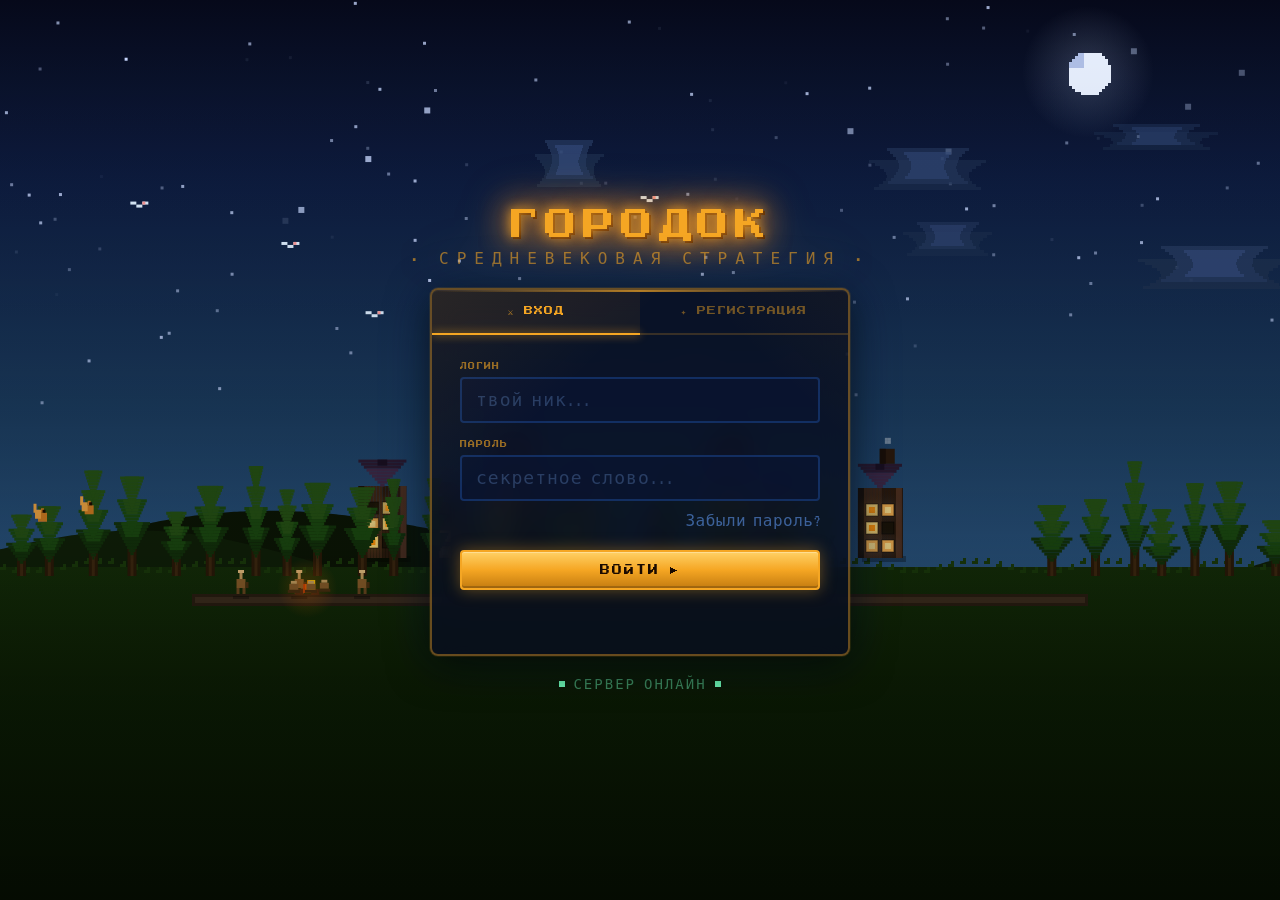
==== gorodok-auth.html @ d1c37660 "feat: pixel auth portal городок" ====
<!DOCTYPE html>
<html lang="ru">
<head>
<meta charset="UTF-8">
<meta name="viewport" content="width=1280">
<title>Городок — Авторизация</title>
<link rel="preconnect" href="https://fonts.googleapis.com">
<link href="https://fonts.googleapis.com/css2?family=Press+Start+2P&family=VT323:wght@400&display=swap" rel="stylesheet">
<style>
  *, *::before, *::after { box-sizing: border-box; margin: 0; padding: 0; }

  :root {
    --bg-dark:    #0a0e1a;
    --bg-mid:     #0d1526;
    --forest-dk:  #0b1a0d;
    --forest-md:  #133518;
    --forest-lt:  #1e5224;
    --sky-top:    #06091a;
    --sky-mid:    #0d1b3e;
    --sky-hor:    #1a3a5c;
    --gold:       #f5a623;
    --gold-lt:    #ffd166;
    --gold-dk:    #c47c10;
    --orange:     #e8702a;
    --blue-glow:  #2a6fdb;
    --win-yellow: #ffe082;
    --win-warm:   #ffb347;
    --smoke:      rgba(180,190,200,0.35);
    --form-bg:    rgba(8,14,32,0.82);
    --border:     rgba(245,166,35,0.4);
    --input-bg:   rgba(10,20,50,0.7);
    --err:        #ff5252;
    --ok:         #69f0ae;
  }

  html, body {
    width: 100%; height: 100%; overflow: hidden;
    background: var(--bg-dark);
  }

  /* ═══════════════ CANVAS ═══════════════ */
  #world {
    position: fixed; inset: 0;
    image-rendering: pixelated;
  }

  /* ═══════════════ OVERLAY ═══════════════ */
  .overlay {
    position: fixed; inset: 0;
    background: linear-gradient(to bottom,
      rgba(0,0,0,0) 0%,
      rgba(0,0,0,0.15) 60%,
      rgba(0,0,0,0.55) 100%);
    pointer-events: none;
  }

  /* ═══════════════ LAYOUT ═══════════════ */
  .page {
    position: fixed; inset: 0;
    display: flex; flex-direction: column;
    align-items: center; justify-content: center;
    gap: 20px;
  }

  /* ═══════════════ LOGO ═══════════════ */
  .logo {
    display: flex; flex-direction: column; align-items: center; gap: 8px;
    filter: drop-shadow(0 0 18px rgba(245,166,35,0.6));
    animation: logo-appear 1s ease both;
  }
  @keyframes logo-appear {
    from { opacity:0; transform: translateY(-20px); }
    to   { opacity:1; transform: translateY(0); }
  }
  .logo-title {
    font-family: 'Press Start 2P', monospace;
    font-size: 32px;
    color: var(--gold);
    text-shadow:
      0 0 12px var(--gold),
      0 0 30px var(--orange),
      2px 2px 0 #3a1a00;
    letter-spacing: 6px;
  }
  .logo-sub {
    font-family: 'VT323', monospace;
    font-size: 16px;
    color: rgba(245,166,35,0.6);
    letter-spacing: 8px;
    text-transform: uppercase;
  }

  /* ═══════════════ FORM CARD ═══════════════ */
  .card {
    width: 420px;
    background: var(--form-bg);
    border: 2px solid var(--border);
    border-radius: 8px;
    backdrop-filter: blur(14px);
    box-shadow:
      0 0 0 1px rgba(245,166,35,0.1),
      0 8px 40px rgba(0,0,0,0.7),
      0 0 60px rgba(42,111,219,0.12),
      inset 0 1px 0 rgba(255,255,255,0.05);
    animation: card-appear 1s 0.2s ease both;
    position: relative;
    overflow: hidden;
  }
  @keyframes card-appear {
    from { opacity:0; transform: translateY(24px) scale(0.97); }
    to   { opacity:1; transform: translateY(0) scale(1); }
  }
  .card::before {
    content: '';
    position: absolute; top: 0; left: 0; right: 0; height: 2px;
    background: linear-gradient(90deg, transparent, var(--gold), transparent);
    opacity: 0.7;
  }

  /* corner pixels */
  .card::after {
    content: '';
    position: absolute; inset: 0;
    pointer-events: none;
    background:
      linear-gradient(135deg, rgba(245,166,35,0.08) 0%, transparent 30%),
      linear-gradient(225deg, rgba(245,166,35,0.04) 0%, transparent 20%);
  }

  /* ═══════════════ TABS ═══════════════ */
  .tabs {
    display: flex; border-bottom: 2px solid rgba(245,166,35,0.2);
  }
  .tab {
    flex: 1; padding: 16px;
    background: none; border: none; cursor: pointer;
    font-family: 'Press Start 2P', monospace;
    font-size: 9px; letter-spacing: 1px;
    color: rgba(245,166,35,0.45);
    transition: color 0.2s, background 0.2s;
    position: relative;
  }
  .tab:hover { color: var(--gold-lt); background: rgba(245,166,35,0.04); }
  .tab.active {
    color: var(--gold);
    background: rgba(245,166,35,0.06);
  }
  .tab.active::after {
    content: '';
    position: absolute; bottom: -2px; left: 0; right: 0; height: 2px;
    background: var(--gold);
    box-shadow: 0 0 8px var(--gold);
  }

  /* ═══════════════ PANELS ═══════════════ */
  .panel { display: none; padding: 28px; }
  .panel.active { display: block; }

  /* ═══════════════ FIELDS ═══════════════ */
  .field { margin-bottom: 18px; position: relative; }
  .field label {
    display: block; margin-bottom: 7px;
    font-family: 'Press Start 2P', monospace;
    font-size: 7px; color: rgba(245,166,35,0.6);
    letter-spacing: 1px;
  }
  .field input {
    width: 100%; padding: 11px 14px;
    background: var(--input-bg);
    border: 2px solid rgba(42,111,219,0.3);
    border-radius: 4px;
    font-family: 'VT323', monospace;
    font-size: 20px; letter-spacing: 1px;
    color: #d4e8ff;
    outline: none;
    transition: border-color 0.2s, box-shadow 0.2s;
    caret-color: var(--gold);
  }
  .field input::placeholder { color: rgba(100,140,200,0.35); font-size: 18px; }
  .field input:focus {
    border-color: var(--blue-glow);
    box-shadow: 0 0 0 3px rgba(42,111,219,0.15), 0 0 12px rgba(42,111,219,0.2);
  }
  .field input.err {
    border-color: var(--err);
    box-shadow: 0 0 0 3px rgba(255,82,82,0.12);
  }
  .field input.ok {
    border-color: rgba(105,240,174,0.5);
  }
  .field .msg {
    position: absolute; bottom: -16px; left: 0;
    font-family: 'VT323', monospace;
    font-size: 14px; letter-spacing: 0.5px;
    color: var(--err);
    opacity: 0; transition: opacity 0.2s;
  }
  .field .msg.visible { opacity: 1; }
  .field .msg.ok-msg { color: var(--ok); }

  .forgot {
    display: block; text-align: right;
    font-family: 'VT323', monospace;
    font-size: 16px; letter-spacing: 0.5px;
    color: rgba(100,160,255,0.55);
    text-decoration: none; margin-top: -8px; margin-bottom: 20px;
    transition: color 0.2s;
  }
  .forgot:hover { color: rgba(100,180,255,0.85); }

  /* ═══════════════ BUTTON ═══════════════ */
  .btn {
    width: 100%; padding: 13px;
    font-family: 'Press Start 2P', monospace;
    font-size: 10px; letter-spacing: 2px;
    color: #1a0a00;
    background: linear-gradient(180deg, var(--gold-lt) 0%, var(--gold) 50%, var(--gold-dk) 100%);
    border: 2px solid var(--gold);
    border-radius: 4px;
    cursor: pointer;
    box-shadow:
      0 0 16px rgba(245,166,35,0.4),
      inset 0 1px 0 rgba(255,255,255,0.3),
      inset 0 -2px 0 rgba(0,0,0,0.2);
    transition: all 0.15s;
    position: relative; overflow: hidden;
  }
  .btn:hover {
    background: linear-gradient(180deg, #ffe599 0%, var(--gold-lt) 50%, var(--gold) 100%);
    box-shadow:
      0 0 28px rgba(245,166,35,0.65),
      inset 0 1px 0 rgba(255,255,255,0.4),
      inset 0 -2px 0 rgba(0,0,0,0.2);
    transform: translateY(-1px);
  }
  .btn:active { transform: translateY(1px); box-shadow: 0 0 8px rgba(245,166,35,0.3); }
  .btn::after {
    content: '▶';
    margin-left: 10px;
    font-size: 8px;
  }

  /* ═══════════════ STATUS ═══════════════ */
  .status {
    text-align: center; margin-top: 14px;
    font-family: 'VT323', monospace;
    font-size: 18px; min-height: 22px;
    letter-spacing: 1px;
  }
  .status.success { color: var(--ok); }
  .status.fail    { color: var(--err); }

  /* ═══════════════ SERVER BADGE ═══════════════ */
  .server-badge {
    display: flex; align-items: center; gap: 8px;
    font-family: 'VT323', monospace;
    font-size: 14px; color: rgba(105,240,174,0.5);
    letter-spacing: 2px;
  }
  .pulse-dot {
    width: 6px; height: 6px;
    background: #69f0ae;
    animation: pulse-dot 2s infinite;
  }
  @keyframes pulse-dot {
    0%,100% { opacity:1; }
    50%      { opacity:0.3; }
  }
</style>
</head>
<body>

<canvas id="world"></canvas>
<div class="overlay"></div>

<div class="page">
  <div class="logo">
    <div class="logo-title">ГОРОДОК</div>
    <div class="logo-sub">• средневековая стратегия •</div>
  </div>

  <div class="card">
    <div class="tabs">
      <button class="tab active" onclick="switchTab('login')">⚔ ВХОД</button>
      <button class="tab" onclick="switchTab('register')">✦ РЕГИСТРАЦИЯ</button>
    </div>

    <!-- LOGIN -->
    <div class="panel active" id="panel-login">
      <div class="field">
        <label>ЛОГИН</label>
        <input type="text" id="l-login" placeholder="твой ник..." autocomplete="username"
          oninput="validate('l-login', 'msg-l-login', v => v.length>=3 ? '' : 'минимум 3 символа')">
        <span class="msg" id="msg-l-login"></span>
      </div>
      <div class="field">
        <label>ПАРОЛЬ</label>
        <input type="password" id="l-pass" placeholder="секретное слово..." autocomplete="current-password"
          oninput="validate('l-pass', 'msg-l-pass', v => v.length>=4 ? '' : 'минимум 4 символа')">
        <span class="msg" id="msg-l-pass"></span>
      </div>
      <a class="forgot" href="#">Забыли пароль?</a>
      <button class="btn" onclick="submitLogin()">ВОЙТИ</button>
      <div class="status" id="status-login"></div>
    </div>

    <!-- REGISTER -->
    <div class="panel" id="panel-register">
      <div class="field">
        <label>ЛОГИН</label>
        <input type="text" id="r-login" placeholder="придумай ник..."
          oninput="validate('r-login', 'msg-r-login', v => v.length>=3 ? '' : 'минимум 3 символа')">
        <span class="msg" id="msg-r-login"></span>
      </div>
      <div class="field">
        <label>EMAIL</label>
        <input type="email" id="r-email" placeholder="почта@домен.ru"
          oninput="validate('r-email', 'msg-r-email', v => /^[^@]+@[^@]+\.[^@]+$/.test(v) ? '' : 'неверный формат email')">
        <span class="msg" id="msg-r-email"></span>
      </div>
      <div class="field">
        <label>ПАРОЛЬ</label>
        <input type="password" id="r-pass" placeholder="надёжный пароль..."
          oninput="validate('r-pass','msg-r-pass', v => v.length>=6 ? '' : 'минимум 6 символов')">
        <span class="msg" id="msg-r-pass"></span>
      </div>
      <div class="field" style="margin-bottom:24px">
        <label>ПОВТОРИТЕ ПАРОЛЬ</label>
        <input type="password" id="r-pass2" placeholder="ещё раз..."
          oninput="validateConfirm()">
        <span class="msg" id="msg-r-pass2"></span>
      </div>
      <button class="btn" onclick="submitRegister()">ЗАРЕГИСТРИРОВАТЬСЯ</button>
      <div class="status" id="status-register"></div>
    </div>
  </div>

  <div class="server-badge">
    <div class="pulse-dot"></div>
    СЕРВЕР ОНЛАЙН
    <div class="pulse-dot"></div>
  </div>
</div>

<script>
/* ═══════════════════════════════════════
   TABS
═══════════════════════════════════════ */
function switchTab(tab) {
  document.querySelectorAll('.tab').forEach((t,i) => {
    t.classList.toggle('active', (tab==='login' && i===0)||(tab==='register' && i===1));
  });
  document.getElementById('panel-login').classList.toggle('active', tab==='login');
  document.getElementById('panel-register').classList.toggle('active', tab==='register');
}

/* ═══════════════════════════════════════
   VALIDATION
═══════════════════════════════════════ */
function validate(inputId, msgId, fn) {
  const inp = document.getElementById(inputId);
  const msg = document.getElementById(msgId);
  const err = fn(inp.value.trim());
  inp.classList.toggle('err', !!err && inp.value.length > 0);
  inp.classList.toggle('ok', !err && inp.value.length > 0);
  msg.textContent = err;
  msg.classList.toggle('visible', !!err && inp.value.length > 0);
  msg.classList.remove('ok-msg');
  return !err;
}

function validateConfirm() {
  const p1 = document.getElementById('r-pass').value;
  const p2 = document.getElementById('r-pass2');
  const msg = document.getElementById('msg-r-pass2');
  const err = p2.value !== p1 ? 'пароли не совпадают' : '';
  p2.classList.toggle('err', !!err && p2.value.length > 0);
  p2.classList.toggle('ok', !err && p2.value.length > 0);
  msg.textContent = err;
  msg.classList.toggle('visible', !!err && p2.value.length > 0);
  return !err && p2.value.length > 0;
}

/* ═══════════════════════════════════════
   SUBMIT (AJAX имитация)
═══════════════════════════════════════ */
function submitLogin() {
  const okL = validate('l-login','msg-l-login', v => v.length>=3?'':'минимум 3 символа');
  const okP = validate('l-pass','msg-l-pass', v => v.length>=4?'':'минимум 4 символа');
  const st = document.getElementById('status-login');
  if (!okL || !okP) { st.textContent = '✖ исправьте ошибки'; st.className='status fail'; return; }
  st.textContent = '...';  st.className='status';
  setTimeout(() => {
    console.log('Вход выполнен', { login: document.getElementById('l-login').value });
    st.textContent = '✔ Вход выполнен! Загружаем город...';
    st.className = 'status success';
  }, 600);
}

function submitRegister() {
  const okL  = validate('r-login','msg-r-login', v => v.length>=3?'':'минимум 3 символа');
  const okE  = validate('r-email','msg-r-email', v => /^[^@]+@[^@]+\.[^@]+$/.test(v)?'':'неверный формат email');
  const okP  = validate('r-pass','msg-r-pass', v => v.length>=6?'':'минимум 6 символов');
  const okP2 = validateConfirm();
  const st = document.getElementById('status-register');
  if (!okL||!okE||!okP||!okP2) { st.textContent='✖ исправьте ошибки'; st.className='status fail'; return; }
  st.textContent = '...'; st.className='status';
  setTimeout(() => {
    console.log('Регистрация выполнена', {
      login: document.getElementById('r-login').value,
      email: document.getElementById('r-email').value
    });
    st.textContent = '✔ Регистрация выполнена! Добро пожаловать!';
    st.className = 'status success';
  }, 800);
}

/* ═══════════════════════════════════════
   PIXEL WORLD ENGINE
═══════════════════════════════════════ */
(function() {
const C = document.getElementById('world');
const ctx = C.getContext('2d');
const PX = 3; // pixel size

let W, H;
function resize() {
  W = C.width  = window.innerWidth;
  H = C.height = window.innerHeight;
}
resize();
window.addEventListener('resize', () => { resize(); initWorld(); });

/* ── palette ── */
const PAL = {
  sky0:'#06091a', sky1:'#0d1b3e', sky2:'#1a3a5c', sky3:'#2a5580',
  star:'#c8d8ff',
  moon:'#e8f0ff', moonSh:'#b0c0e8',
  cloud0:'#1e3050', cloud1:'#263a60', cloud2:'#324878',
  hill0:'#0b1505', hill1:'#0f1f08', hill2:'#16300d',
  tree0:'#071204', tree1:'#0b1f07', tree2:'#12310b', tree3:'#1a4710', tree4:'#244f14',
  trunk:'#2a1a08', trunk2:'#3d2810',
  grass0:'#0a1904', grass1:'#0f2406', grass2:'#142d08', grass3:'#1a3a0b',
  house0:'#1a1008', house1:'#2a1a0e', house2:'#3d2616', house3:'#4d3020',
  roof0:'#2a1a30', roof1:'#3d2845', roof2:'#1a1022',
  win0:'#ffe082', win1:'#ffb347', win2:'#ff8c00', winOff:'#1a1408',
  chimSm:'#c8d0d8',
  path:'#2a1e12', path2:'#3d2e1e',
  fire0:'#ff6b00', fire1:'#ff9a00', fire2:'#ffcc00', fire3:'#ff3d00',
  sq0:'#6b4820', sq1:'#8a5e2a',
  bird:'#ddeeff',
  sq_fur:'#c87820', sq_tail:'#e8a040',
};

/* ── stars ── */
let stars = [];
function makeStars() {
  stars = [];
  for (let i=0;i<120;i++) stars.push({
    x: Math.random()*W, y: Math.random()*(H*0.45),
    t: Math.random()*Math.PI*2, s: Math.random()>0.85?2:1
  });
}

/* ── clouds ── */
let clouds = [];
function makeClouds() {
  clouds = [];
  for (let i=0;i<6;i++) clouds.push({
    x: Math.random()*W, y: 30+Math.random()*(H*0.25),
    w: 60+Math.random()*100, h: 20+Math.random()*30,
    spd: 0.18+Math.random()*0.25,
    alpha: 0.4+Math.random()*0.4
  });
}

/* ── buildings ── */
let buildings = [];
function makeBuildings() {
  buildings = [];
  const base = H*0.62;
  let x = W*0.28;
  const configs = [
    {w:48,h:72,win:[[8,16],[8,32],[24,16],[24,32],[8,50],[24,50]]},
    {w:36,h:56,win:[[8,12],[8,28],[8,44]]},
    {w:60,h:90,win:[[8,16],[28,16],[8,34],[28,34],[8,52],[28,52],[8,70],[28,70]]},
    {w:42,h:66,win:[[8,14],[22,14],[8,32],[22,32],[8,50],[22,50]]},
    {w:30,h:48,win:[[8,12],[8,28]]},
    {w:54,h:80,win:[[8,16],[24,16],[40,16],[8,36],[24,36],[40,36],[8,56],[24,56],[40,56]]},
    {w:38,h:60,win:[[8,14],[22,14],[8,32],[22,32],[8,50]]},
    {w:44,h:70,win:[[8,16],[24,16],[8,34],[24,34],[8,52],[24,52]]},
  ];
  configs.forEach((cfg,i) => {
    const bx = x + i*(10+Math.random()*8);
    buildings.push({
      x: bx, y: base-cfg.h, w: cfg.w, h: cfg.h,
      wins: cfg.win.map(([wx,wy]) => ({
        ox:wx, oy:wy,
        on: Math.random()>0.3,
        timer: Math.floor(Math.random()*300+100),
        warm: Math.random()>0.5
      })),
      hasChimney: Math.random()>0.4,
      chimneyX: cfg.w/2 + (Math.random()-0.5)*10,
    });
    x += cfg.w + 6 + Math.random()*10;
  });
}

/* ── smoke particles ── */
let smokes = [];
function emitSmoke(bx, by, cx) {
  if (Math.random()>0.04) return;
  smokes.push({
    x: bx+cx, y: by-4,
    vx: (Math.random()-0.5)*0.4, vy: -0.5-Math.random()*0.4,
    life: 120+Math.random()*80, maxLife: 200,
    r: 3+Math.random()*5
  });
}

/* ── trees ── */
let trees = [];
function makeTrees() {
  trees = [];
  const base = H*0.64;
  // left forest
  for (let i=0;i<22;i++) {
    const x = 10+i*38+Math.random()*18;
    const h = 55+Math.random()*50;
    trees.push({
      x, y: base, h, w: 18+Math.random()*14,
      sway: Math.random()*Math.PI*2,
      swaySpd: 0.008+Math.random()*0.006,
      layers: Math.floor(2+Math.random()*2),
      side:'left'
    });
  }
  // right forest
  for (let i=0;i<18;i++) {
    const x = W*0.82+i*36+Math.random()*16;
    const h = 55+Math.random()*50;
    trees.push({
      x, y: base, h, w: 18+Math.random()*14,
      sway: Math.random()*Math.PI*2,
      swaySpd: 0.008+Math.random()*0.006,
      layers: Math.floor(2+Math.random()*2),
      side:'right'
    });
  }
}

/* ── characters ── */
let chars = [];
function makeChars() {
  chars = [];
  const groundY = H*0.66;

  // walking peasants (left side path)
  for (let i=0;i<3;i++) {
    chars.push({
      type:'peasant',
      x: W*0.18 + i*60, y: groundY,
      vx: 0.35+Math.random()*0.2,
      dir: 1, frame:0, fTimer:0,
      minX: W*0.05, maxX: W*0.38,
      colors:['#8a5e2a','#6b4820','#4a3010','#c8a060','#e8c080'],
    });
  }

  // campfire group (left of town)
  chars.push({ type:'campfire', x: W*0.24, y: groundY-2, frame:0, fTimer:0 });

  // sitting people around campfire
  for (let i=0;i<3;i++) {
    const angle = (i/3)*Math.PI + Math.PI*0.1;
    chars.push({
      type:'sitter',
      x: W*0.24 + Math.cos(angle)*18,
      y: groundY - 4 + Math.sin(angle)*4,
      frame:0, fTimer:0,
      colors:['#8a5e2a','#c8a060','#4a3010'],
      wobbleT: Math.random()*Math.PI*2,
    });
  }

  // birds flying
  for (let i=0;i<4;i++) {
    chars.push({
      type:'bird',
      x: Math.random()*W, y: H*0.15+Math.random()*(H*0.2),
      vx: 0.6+Math.random()*0.5, vy:0,
      waveT: Math.random()*Math.PI*2,
      frame:0, fTimer:0,
    });
  }

  // squirrel on tree
  for (let i=0;i<2;i++) {
    const tree = trees.filter(t=>t.side==='left')[Math.floor(Math.random()*8)];
    if (!tree) continue;
    chars.push({
      type:'squirrel',
      x: tree.x, y: tree.y - tree.h*0.5 - 10,
      vx:0, phase: Math.random()*Math.PI*2,
      dir:1,
    });
  }
}

/* ─────────────────────────────────────
   DRAW HELPERS
───────────────────────────────────── */
function px(x,y,c,w=PX,h=PX) {
  ctx.fillStyle=c;
  ctx.fillRect(Math.round(x)*PX, Math.round(y)*PX, w*PX, h*PX);
}
// raw pixel (no PX scaling)
function rp(x,y,c,w=1,h=1) {
  ctx.fillStyle=c;
  ctx.fillRect(Math.round(x),Math.round(y),w,h);
}

/* ─────────────────────────────────────
   SKY
───────────────────────────────────── */
function drawSky() {
  const grad = ctx.createLinearGradient(0,0,0,H*0.65);
  grad.addColorStop(0, PAL.sky0);
  grad.addColorStop(0.3, PAL.sky1);
  grad.addColorStop(0.7, PAL.sky2);
  grad.addColorStop(1, PAL.sky3);
  ctx.fillStyle=grad;
  ctx.fillRect(0,0,W,H*0.65);
}

/* ─────────────────────────────────────
   STARS
───────────────────────────────────── */
function drawStars(t) {
  stars.forEach(s => {
    s.t += 0.015;
    const a = 0.3+0.5*Math.sin(s.t);
    ctx.globalAlpha = a;
    ctx.fillStyle = PAL.star;
    ctx.fillRect(s.x, s.y, s.s*PX, s.s*PX);
  });
  ctx.globalAlpha=1;
}

/* ─────────────────────────────────────
   MOON
───────────────────────────────────── */
function drawMoon() {
  const mx=W*0.85, my=H*0.08, mr=22;
  // glow
  const gl = ctx.createRadialGradient(mx,my,mr*0.3,mx,my,mr*3);
  gl.addColorStop(0,'rgba(200,220,255,0.18)');
  gl.addColorStop(1,'rgba(200,220,255,0)');
  ctx.fillStyle=gl; ctx.beginPath(); ctx.arc(mx,my,mr*3,0,Math.PI*2); ctx.fill();
  // moon body (pixelated circle)
  for (let dy=-mr;dy<=mr;dy+=PX) {
    for (let dx=-mr;dx<=mr;dx+=PX) {
      if (dx*dx+dy*dy<=mr*mr) {
        const shadow = dx<-4 && dy<-4;
        ctx.fillStyle = shadow ? PAL.moonSh : PAL.moon;
        ctx.fillRect(mx+dx, my+dy, PX, PX);
      }
    }
  }
}

/* ─────────────────────────────────────
   CLOUDS
───────────────────────────────────── */
function drawClouds(t) {
  clouds.forEach(c => {
    c.x += c.spd;
    if (c.x > W+c.w*2) c.x = -c.w*2;
    ctx.globalAlpha = c.alpha;
    // 3-layer pixelated cloud
    const layers = [
      {ox:0,    oy:c.h*0.3, w:c.w,     h:c.h*0.7, col:PAL.cloud0},
      {ox:c.w*0.15, oy:0,   w:c.w*0.7, h:c.h*0.8, col:PAL.cloud1},
      {ox:c.w*0.3,  oy:c.h*0.1, w:c.w*0.4,h:c.h*0.6,col:PAL.cloud2},
    ];
    layers.forEach(l => {
      ctx.fillStyle=l.col;
      for (let dy=0;dy<l.h;dy+=PX) {
        const frac = dy/l.h;
        const inset = Math.sin(frac*Math.PI)*l.w*0.15;
        ctx.fillRect(Math.round(c.x+l.ox+inset),Math.round(c.y+l.oy+dy),Math.round(l.w-inset*2),PX);
      }
    });
  });
  ctx.globalAlpha=1;
}

/* ─────────────────────────────────────
   HILLS
───────────────────────────────────── */
function drawHills() {
  const base = H*0.65;
  // back hill
  ctx.fillStyle=PAL.hill0;
  ctx.beginPath(); ctx.moveTo(0,base);
  for (let x=0;x<=W;x+=PX) {
    const y = base - 60*Math.sin(x/W*Math.PI*1.4+0.3) - 20*Math.sin(x/W*Math.PI*3.1);
    if (x===0) ctx.lineTo(0,y); else ctx.lineTo(x,y);
  }
  ctx.lineTo(W,base); ctx.closePath(); ctx.fill();

  // mid hill
  ctx.fillStyle=PAL.hill1;
  ctx.beginPath(); ctx.moveTo(0,base);
  for (let x=0;x<=W;x+=PX) {
    const y = base - 40*Math.sin(x/W*Math.PI*1.8+1.1) - 15*Math.sin(x/W*Math.PI*4.2);
    if (x===0) ctx.lineTo(0,y); else ctx.lineTo(x,y);
  }
  ctx.lineTo(W,base); ctx.closePath(); ctx.fill();
}

/* ─────────────────────────────────────
   GROUND
───────────────────────────────────── */
function drawGround() {
  const top = H*0.63;
  // main ground
  const gg = ctx.createLinearGradient(0,top,0,H);
  gg.addColorStop(0, PAL.grass2);
  gg.addColorStop(0.3, PAL.grass1);
  gg.addColorStop(1, PAL.grass0);
  ctx.fillStyle=gg; ctx.fillRect(0,top,W,H-top);

  // grass tufts (pixel dashes)
  ctx.fillStyle=PAL.grass3;
  for (let x=0;x<W;x+=PX*4) {
    const ty = top + PX*Math.floor(Math.sin(x*0.05)*2);
    ctx.fillRect(x, ty, PX*2, PX);
    ctx.fillRect(x+PX, ty-PX, PX, PX*2);
  }

  // path through middle
  const pathY = H*0.66;
  ctx.fillStyle=PAL.path;
  ctx.fillRect(W*0.15, pathY, W*0.7, PX*4);
  ctx.fillStyle=PAL.path2;
  ctx.fillRect(W*0.15+PX, pathY+PX, W*0.7-PX*2, PX*2);
}

/* ─────────────────────────────────────
   TREE (pixel art)
───────────────────────────────────── */
function drawTree(tree, t) {
  const sway = Math.sin(tree.sway + t*tree.swaySpd) * 1.5;
  const bx = tree.x + sway;
  const by = tree.y;
  const th = tree.h;
  const tw = tree.w;

  // trunk
  ctx.fillStyle=PAL.trunk;
  ctx.fillRect(bx-PX*1.5, by-th*0.28, PX*3, th*0.28);
  ctx.fillStyle=PAL.trunk2;
  ctx.fillRect(bx-PX*0.5, by-th*0.28, PX, th*0.28);

  // canopy layers
  const lc = [PAL.tree1, PAL.tree2, PAL.tree3, PAL.tree4];
  for (let l=0;l<tree.layers+1;l++) {
    const ly = by - th*0.2 - l*(th*0.22);
    const lw = (tw*(1.3-l*0.2)) * (1+0.03*Math.sin(tree.sway+t*tree.swaySpd+l));
    const lh = th*0.32;
    ctx.fillStyle = lc[Math.min(l+1,3)];
    // pixel-fill triangle-ish
    for (let dy=0;dy<lh;dy+=PX) {
      const inset = (dy/lh)*lw*0.5;
      ctx.fillRect(bx-lw/2+inset, ly-lh+dy, lw-inset*2, PX);
    }
    ctx.fillStyle = lc[Math.min(l+2,3)];
    for (let dy=0;dy<lh*0.4;dy+=PX) {
      const inset = (dy/lh)*lw*0.3;
      ctx.fillRect(bx-lw*0.3+inset, ly-lh+dy, lw*0.6-inset*2, PX);
    }
  }
  tree.sway += tree.swaySpd;
}

/* ─────────────────────────────────────
   BUILDINGS
───────────────────────────────────── */
function drawBuildings(t) {
  buildings.forEach(b => {
    // shadow
    ctx.fillStyle='rgba(0,0,0,0.3)';
    ctx.fillRect(b.x+4, b.y+b.h-2, b.w, 6);

    // walls (pixel columns)
    for (let dx=0;dx<b.w;dx+=PX) {
      const shade = dx/b.w;
      const col = shade<0.5 ? PAL.house2 : PAL.house1;
      ctx.fillStyle=col;
      ctx.fillRect(b.x+dx, b.y, PX, b.h);
    }
    // edge shading
    ctx.fillStyle=PAL.house0;
    ctx.fillRect(b.x, b.y, PX*2, b.h);
    ctx.fillStyle=PAL.house3;
    ctx.fillRect(b.x+b.w-PX*2, b.y, PX*2, b.h);

    // roof (pixelated triangle)
    const rh = b.w*0.55;
    ctx.fillStyle=PAL.roof1;
    for (let dy=0;dy<rh;dy+=PX) {
      const inset = (dy/rh)*(b.w*0.5);
      ctx.fillStyle = dy<rh*0.3?PAL.roof0:PAL.roof1;
      ctx.fillRect(b.x+inset, b.y-rh+dy, b.w-inset*2, PX);
    }
    // roof ridge
    ctx.fillStyle=PAL.roof2;
    ctx.fillRect(b.x+b.w*0.4, b.y-rh, b.w*0.2, PX*2);

    // chimney
    if (b.hasChimney) {
      ctx.fillStyle=PAL.house1;
      ctx.fillRect(b.x+b.chimneyX, b.y-rh-PX*5, PX*5, PX*5);
      ctx.fillStyle=PAL.house0;
      ctx.fillRect(b.x+b.chimneyX, b.y-rh-PX*5, PX*2, PX*5);
      emitSmoke(b.x, b.y-rh-PX*5, b.chimneyX+PX*2);
    }

    // windows
    b.wins.forEach(w => {
      w.timer--;
      if (w.timer<=0) {
        w.on = Math.random()>0.15;
        w.timer = 180+Math.floor(Math.random()*420);
      }
      if (w.on) {
        const flicker = 0.85+0.15*Math.sin(t*0.08+b.x+w.oy);
        ctx.globalAlpha=flicker;
        ctx.fillStyle = w.warm ? PAL.win0 : PAL.win1;
        ctx.fillRect(b.x+w.ox, b.y+w.oy, PX*4, PX*4);
        ctx.fillStyle = w.warm ? PAL.win2 : PAL.win0;
        ctx.fillRect(b.x+w.ox+PX, b.y+w.oy+PX, PX*2, PX*2);
        ctx.globalAlpha=1;
        // window glow
        const gl=ctx.createRadialGradient(b.x+w.ox+PX*2,b.y+w.oy+PX*2,0,b.x+w.ox+PX*2,b.y+w.oy+PX*2,20);
        gl.addColorStop(0,w.warm?'rgba(255,180,50,0.18)':'rgba(180,220,255,0.12)');
        gl.addColorStop(1,'rgba(0,0,0,0)');
        ctx.fillStyle=gl; ctx.fillRect(b.x+w.ox-12,b.y+w.oy-12,40,40);
      } else {
        ctx.fillStyle=PAL.winOff;
        ctx.fillRect(b.x+w.ox, b.y+w.oy, PX*4, PX*4);
      }
      // window frame
      ctx.strokeStyle='rgba(0,0,0,0.5)'; ctx.lineWidth=1;
      ctx.strokeRect(b.x+w.ox, b.y+w.oy, PX*4, PX*4);
    });
  });
}

/* ─────────────────────────────────────
   SMOKE
───────────────────────────────────── */
function updateSmokes() {
  smokes = smokes.filter(s=>s.life>0);
  smokes.forEach(s => {
    s.x+=s.vx; s.y+=s.vy; s.life--;
    const a = (s.life/s.maxLife)*0.55;
    const r = s.r*(1 - s.life/s.maxLife*0.3);
    ctx.globalAlpha=a;
    ctx.fillStyle=PAL.chimSm;
    for (let dy=-r;dy<r;dy+=PX) {
      for (let dx=-r;dx<r;dx+=PX) {
        if (dx*dx+dy*dy<r*r) ctx.fillRect(s.x+dx,s.y+dy,PX,PX);
      }
    }
  });
  ctx.globalAlpha=1;
}

/* ─────────────────────────────────────
   CHARACTERS
───────────────────────────────────── */
function drawChar_peasant(c, t) {
  c.fTimer++;
  if (c.fTimer>12) { c.frame=(c.frame+1)%4; c.fTimer=0; }
  c.x += c.vx * c.dir;
  if (c.x>c.maxX) { c.dir=-1; }
  if (c.x<c.minX) { c.dir=1; }

  const x=c.x, y=c.y;
  const d=c.dir;
  const legOff = [0,2,0,-2][c.frame]*PX;

  // shadow
  ctx.globalAlpha=0.3;
  ctx.fillStyle='#000';
  ctx.fillRect(x-8,y+2,16,PX);
  ctx.globalAlpha=1;

  // body (8px tall sprite)
  ctx.fillStyle=c.colors[0]; ctx.fillRect(x-PX*1.5,y-PX*5,PX*3,PX*3); // tunic
  ctx.fillStyle=c.colors[3]; ctx.fillRect(x-PX*0.5,y-PX*7,PX,PX*2);    // head
  ctx.fillStyle=c.colors[4]; ctx.fillRect(x-PX,y-PX*8,PX*2,PX);         // hair/hat
  ctx.fillStyle=c.colors[1]; ctx.fillRect(x-PX*1.5+legOff,y-PX*2,PX,PX*2); // leg L
  ctx.fillStyle=c.colors[1]; ctx.fillRect(x+PX*0.5-legOff,y-PX*2,PX,PX*2); // leg R
  // arm
  ctx.fillStyle=c.colors[2];
  if (d>0) ctx.fillRect(x+PX*1.5,y-PX*5+legOff/2,PX,PX*2);
  else      ctx.fillRect(x-PX*2.5,y-PX*5+legOff/2,PX,PX*2);
}

function drawChar_campfire(c, t) {
  c.fTimer++;
  if (c.fTimer>5) { c.frame=(c.frame+1)%4; c.fTimer=0; }
  const x=c.x, y=c.y;
  // logs
  ctx.fillStyle='#3d2010'; ctx.fillRect(x-12,y-3,8,PX*2);
  ctx.fillRect(x+4,y-3,8,PX*2);
  // fire layers
  const f=[PAL.fire3,PAL.fire0,PAL.fire1,PAL.fire2];
  const frames=[[0,0,1,1],[0,1,1,0],[1,0,0,1],[1,1,0,0]];
  const fr=frames[c.frame];
  for (let i=0;i<4;i++) {
    ctx.globalAlpha=0.7+0.3*fr[i];
    ctx.fillStyle=f[i];
    ctx.fillRect(x-4+i*2,y-8-fr[i]*4, PX*2, PX*3+fr[i]*2);
  }
  ctx.globalAlpha=1;
  // glow
  const gl=ctx.createRadialGradient(x,y-4,0,x,y-4,30);
  gl.addColorStop(0,'rgba(255,120,0,0.25)'); gl.addColorStop(1,'rgba(255,120,0,0)');
  ctx.fillStyle=gl; ctx.fillRect(x-30,y-34,60,60);
}

function drawChar_sitter(c, t) {
  c.wobbleT+=0.03;
  const wobble=Math.sin(c.wobbleT)*1.5;
  const x=c.x, y=c.y+wobble;
  ctx.fillStyle=c.colors[1]; ctx.fillRect(x-PX,y-PX*4,PX*2,PX); // head
  ctx.fillStyle=c.colors[0]; ctx.fillRect(x-PX*1.5,y-PX*3,PX*3,PX*2); // body
  ctx.fillStyle=c.colors[2]; ctx.fillRect(x-PX*2,y-PX*1,PX*4,PX); // legs
}

function drawChar_bird(c, t) {
  c.fTimer++;
  if (c.fTimer>8) { c.frame=(c.frame+1)%2; c.fTimer=0; }
  c.waveT+=0.03;
  c.x += c.vx;
  c.y += Math.sin(c.waveT)*0.4;
  if (c.x>W+20) { c.x=-20; c.y=H*0.12+Math.random()*(H*0.25); }
  const x=c.x,y=c.y;
  const wingY = c.frame===0 ? -3 : 2;
  ctx.fillStyle=PAL.bird;
  ctx.fillRect(x-PX*3,y+wingY,PX*2,PX); // left wing
  ctx.fillRect(x+PX,  y+wingY,PX*2,PX); // right wing
  ctx.fillRect(x-PX,  y,PX*2,PX);        // body
  ctx.fillStyle='#ff9999'; ctx.fillRect(x+PX,y-PX,PX,PX); // beak
}

function drawChar_squirrel(c, t) {
  c.phase+=0.04;
  const x=c.x+Math.sin(c.phase)*8;
  const y=c.y+Math.cos(c.phase*0.7)*5;
  // body
  ctx.fillStyle=PAL.sq_fur;
  ctx.fillRect(x-PX*1.5,y-PX*4,PX*3,PX*3);
  ctx.fillStyle=PAL.sq_tail;
  ctx.fillRect(x-PX*2.5,y-PX*5,PX*2,PX*3); // tail
  ctx.fillRect(x-PX*3,y-PX*7,PX,PX*3);
  ctx.fillStyle=PAL.sq_fur;
  ctx.fillRect(x-PX*0.5,y-PX*5.5,PX,PX*1.5); // head
  ctx.fillStyle='#1a0a00'; ctx.fillRect(x,y-PX*5,PX,PX); // eye
}

/* ─────────────────────────────────────
   MAIN LOOP
───────────────────────────────────── */
let t=0;
function initWorld() {
  makeStars(); makeClouds(); makeBuildings(); makeTrees(); makeChars();
}

function frame() {
  t++;
  ctx.clearRect(0,0,W,H);

  drawSky();
  drawStars(t);
  drawMoon();
  drawClouds(t);
  drawHills();

  // back trees
  trees.filter(tr=>tr.side==='left'&&tr.y<H*0.63).forEach(tr=>drawTree(tr,t));
  trees.filter(tr=>tr.side==='right'&&tr.y<H*0.63).forEach(tr=>drawTree(tr,t));

  drawGround();
  drawBuildings(t);

  // front trees
  trees.filter(tr=>tr.side==='left'&&tr.y>=H*0.63).forEach(tr=>drawTree(tr,t));
  trees.filter(tr=>tr.side==='right'&&tr.y>=H*0.63).forEach(tr=>drawTree(tr,t));

  // smoke
  updateSmokes();

  // characters
  chars.forEach(c => {
    if (c.type==='campfire')  drawChar_campfire(c,t);
    else if (c.type==='sitter')   drawChar_sitter(c,t);
    else if (c.type==='peasant')  drawChar_peasant(c,t);
    else if (c.type==='bird')     drawChar_bird(c,t);
    else if (c.type==='squirrel') drawChar_squirrel(c,t);
  });

  requestAnimationFrame(frame);
}

initWorld();
frame();
})();
</script>
</body>
</html>
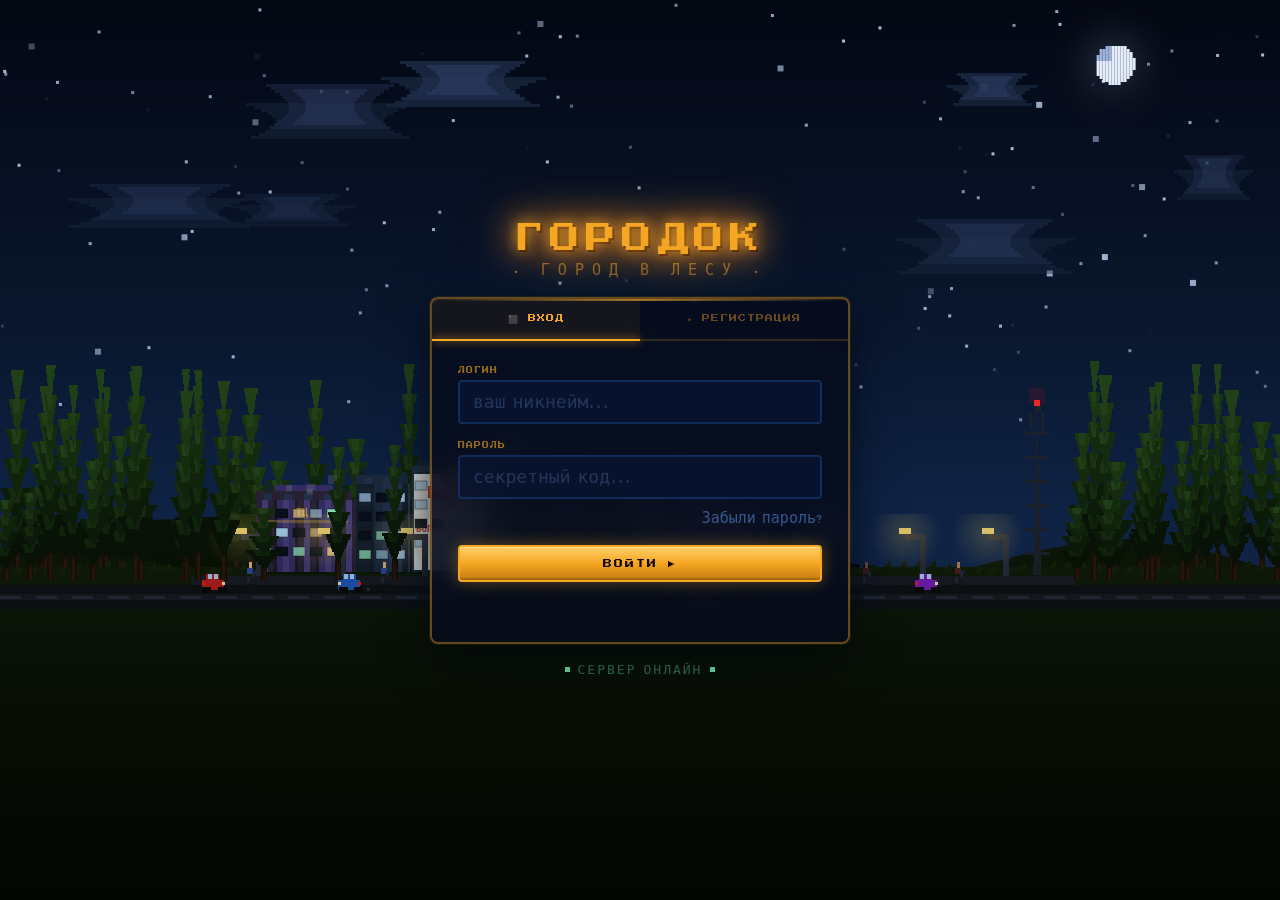
==== commit bbe40fa2: "`feat: modernize medieval forest city`" ====
--- a/gorodok-auth.html
+++ b/gorodok-auth.html
@@ -8,1018 +8,698 @@
 <link href="https://fonts.googleapis.com/css2?family=Press+Start+2P&family=VT323:wght@400&display=swap" rel="stylesheet">
 <style>
   *, *::before, *::after { box-sizing: border-box; margin: 0; padding: 0; }
-
   :root {
-    --bg-dark:    #0a0e1a;
-    --bg-mid:     #0d1526;
-    --forest-dk:  #0b1a0d;
-    --forest-md:  #133518;
-    --forest-lt:  #1e5224;
-    --sky-top:    #06091a;
-    --sky-mid:    #0d1b3e;
-    --sky-hor:    #1a3a5c;
-    --gold:       #f5a623;
-    --gold-lt:    #ffd166;
-    --gold-dk:    #c47c10;
-    --orange:     #e8702a;
-    --blue-glow:  #2a6fdb;
-    --win-yellow: #ffe082;
-    --win-warm:   #ffb347;
-    --smoke:      rgba(180,190,200,0.35);
-    --form-bg:    rgba(8,14,32,0.82);
-    --border:     rgba(245,166,35,0.4);
-    --input-bg:   rgba(10,20,50,0.7);
-    --err:        #ff5252;
-    --ok:         #69f0ae;
-  }
-
-  html, body {
-    width: 100%; height: 100%; overflow: hidden;
-    background: var(--bg-dark);
-  }
-
-  /* ═══════════════ CANVAS ═══════════════ */
-  #world {
-    position: fixed; inset: 0;
-    image-rendering: pixelated;
-  }
-
-  /* ═══════════════ OVERLAY ═══════════════ */
+    --gold:      #f5a623;
+    --gold-lt:   #ffd166;
+    --gold-dk:   #c47c10;
+    --orange:    #e8702a;
+    --blue-glow: #2a6fdb;
+    --form-bg:   rgba(6,12,28,0.88);
+    --border:    rgba(245,166,35,0.4);
+    --input-bg:  rgba(10,20,50,0.7);
+    --err:       #ff5252;
+    --ok:        #69f0ae;
+  }
+  html, body { width:100%; height:100%; overflow:hidden; background:#05090f; }
+  #world { position:fixed; inset:0; image-rendering:pixelated; }
   .overlay {
-    position: fixed; inset: 0;
-    background: linear-gradient(to bottom,
-      rgba(0,0,0,0) 0%,
-      rgba(0,0,0,0.15) 60%,
-      rgba(0,0,0,0.55) 100%);
-    pointer-events: none;
-  }
-
-  /* ═══════════════ LAYOUT ═══════════════ */
+    position:fixed; inset:0; pointer-events:none;
+    background:linear-gradient(to bottom,rgba(0,0,0,0) 0%,rgba(0,0,0,0.1) 55%,rgba(0,0,0,0.6) 100%);
+  }
   .page {
-    position: fixed; inset: 0;
-    display: flex; flex-direction: column;
-    align-items: center; justify-content: center;
-    gap: 20px;
-  }
-
-  /* ═══════════════ LOGO ═══════════════ */
-  .logo {
-    display: flex; flex-direction: column; align-items: center; gap: 8px;
-    filter: drop-shadow(0 0 18px rgba(245,166,35,0.6));
-    animation: logo-appear 1s ease both;
-  }
-  @keyframes logo-appear {
-    from { opacity:0; transform: translateY(-20px); }
-    to   { opacity:1; transform: translateY(0); }
-  }
-  .logo-title {
-    font-family: 'Press Start 2P', monospace;
-    font-size: 32px;
-    color: var(--gold);
-    text-shadow:
-      0 0 12px var(--gold),
-      0 0 30px var(--orange),
-      2px 2px 0 #3a1a00;
-    letter-spacing: 6px;
-  }
-  .logo-sub {
-    font-family: 'VT323', monospace;
-    font-size: 16px;
-    color: rgba(245,166,35,0.6);
-    letter-spacing: 8px;
-    text-transform: uppercase;
-  }
-
-  /* ═══════════════ FORM CARD ═══════════════ */
+    position:fixed; inset:0;
+    display:flex; flex-direction:column; align-items:center; justify-content:center; gap:18px;
+  }
+  .logo { display:flex; flex-direction:column; align-items:center; gap:7px; filter:drop-shadow(0 0 20px rgba(245,166,35,0.55)); animation:fadeUp 1s ease both; }
+  @keyframes fadeUp { from{opacity:0;transform:translateY(-18px)} to{opacity:1;transform:translateY(0)} }
+  .logo-title { font-family:'Press Start 2P',monospace; font-size:30px; color:var(--gold); letter-spacing:6px; text-shadow:0 0 14px var(--gold),0 0 32px var(--orange),2px 2px 0 #1a0a00; }
+  .logo-sub { font-family:'VT323',monospace; font-size:15px; color:rgba(245,166,35,0.55); letter-spacing:8px; text-transform:uppercase; }
   .card {
-    width: 420px;
-    background: var(--form-bg);
-    border: 2px solid var(--border);
-    border-radius: 8px;
-    backdrop-filter: blur(14px);
-    box-shadow:
-      0 0 0 1px rgba(245,166,35,0.1),
-      0 8px 40px rgba(0,0,0,0.7),
-      0 0 60px rgba(42,111,219,0.12),
-      inset 0 1px 0 rgba(255,255,255,0.05);
-    animation: card-appear 1s 0.2s ease both;
-    position: relative;
-    overflow: hidden;
-  }
-  @keyframes card-appear {
-    from { opacity:0; transform: translateY(24px) scale(0.97); }
-    to   { opacity:1; transform: translateY(0) scale(1); }
-  }
-  .card::before {
-    content: '';
-    position: absolute; top: 0; left: 0; right: 0; height: 2px;
-    background: linear-gradient(90deg, transparent, var(--gold), transparent);
-    opacity: 0.7;
-  }
-
-  /* corner pixels */
-  .card::after {
-    content: '';
-    position: absolute; inset: 0;
-    pointer-events: none;
-    background:
-      linear-gradient(135deg, rgba(245,166,35,0.08) 0%, transparent 30%),
-      linear-gradient(225deg, rgba(245,166,35,0.04) 0%, transparent 20%);
-  }
-
-  /* ═══════════════ TABS ═══════════════ */
-  .tabs {
-    display: flex; border-bottom: 2px solid rgba(245,166,35,0.2);
-  }
-  .tab {
-    flex: 1; padding: 16px;
-    background: none; border: none; cursor: pointer;
-    font-family: 'Press Start 2P', monospace;
-    font-size: 9px; letter-spacing: 1px;
-    color: rgba(245,166,35,0.45);
-    transition: color 0.2s, background 0.2s;
-    position: relative;
-  }
-  .tab:hover { color: var(--gold-lt); background: rgba(245,166,35,0.04); }
-  .tab.active {
-    color: var(--gold);
-    background: rgba(245,166,35,0.06);
-  }
-  .tab.active::after {
-    content: '';
-    position: absolute; bottom: -2px; left: 0; right: 0; height: 2px;
-    background: var(--gold);
-    box-shadow: 0 0 8px var(--gold);
-  }
-
-  /* ═══════════════ PANELS ═══════════════ */
-  .panel { display: none; padding: 28px; }
-  .panel.active { display: block; }
-
-  /* ═══════════════ FIELDS ═══════════════ */
-  .field { margin-bottom: 18px; position: relative; }
-  .field label {
-    display: block; margin-bottom: 7px;
-    font-family: 'Press Start 2P', monospace;
-    font-size: 7px; color: rgba(245,166,35,0.6);
-    letter-spacing: 1px;
-  }
-  .field input {
-    width: 100%; padding: 11px 14px;
-    background: var(--input-bg);
-    border: 2px solid rgba(42,111,219,0.3);
-    border-radius: 4px;
-    font-family: 'VT323', monospace;
-    font-size: 20px; letter-spacing: 1px;
-    color: #d4e8ff;
-    outline: none;
-    transition: border-color 0.2s, box-shadow 0.2s;
-    caret-color: var(--gold);
-  }
-  .field input::placeholder { color: rgba(100,140,200,0.35); font-size: 18px; }
-  .field input:focus {
-    border-color: var(--blue-glow);
-    box-shadow: 0 0 0 3px rgba(42,111,219,0.15), 0 0 12px rgba(42,111,219,0.2);
-  }
-  .field input.err {
-    border-color: var(--err);
-    box-shadow: 0 0 0 3px rgba(255,82,82,0.12);
-  }
-  .field input.ok {
-    border-color: rgba(105,240,174,0.5);
-  }
-  .field .msg {
-    position: absolute; bottom: -16px; left: 0;
-    font-family: 'VT323', monospace;
-    font-size: 14px; letter-spacing: 0.5px;
-    color: var(--err);
-    opacity: 0; transition: opacity 0.2s;
-  }
-  .field .msg.visible { opacity: 1; }
-  .field .msg.ok-msg { color: var(--ok); }
-
-  .forgot {
-    display: block; text-align: right;
-    font-family: 'VT323', monospace;
-    font-size: 16px; letter-spacing: 0.5px;
-    color: rgba(100,160,255,0.55);
-    text-decoration: none; margin-top: -8px; margin-bottom: 20px;
-    transition: color 0.2s;
-  }
-  .forgot:hover { color: rgba(100,180,255,0.85); }
-
-  /* ═══════════════ BUTTON ═══════════════ */
-  .btn {
-    width: 100%; padding: 13px;
-    font-family: 'Press Start 2P', monospace;
-    font-size: 10px; letter-spacing: 2px;
-    color: #1a0a00;
-    background: linear-gradient(180deg, var(--gold-lt) 0%, var(--gold) 50%, var(--gold-dk) 100%);
-    border: 2px solid var(--gold);
-    border-radius: 4px;
-    cursor: pointer;
-    box-shadow:
-      0 0 16px rgba(245,166,35,0.4),
-      inset 0 1px 0 rgba(255,255,255,0.3),
-      inset 0 -2px 0 rgba(0,0,0,0.2);
-    transition: all 0.15s;
-    position: relative; overflow: hidden;
-  }
-  .btn:hover {
-    background: linear-gradient(180deg, #ffe599 0%, var(--gold-lt) 50%, var(--gold) 100%);
-    box-shadow:
-      0 0 28px rgba(245,166,35,0.65),
-      inset 0 1px 0 rgba(255,255,255,0.4),
-      inset 0 -2px 0 rgba(0,0,0,0.2);
-    transform: translateY(-1px);
-  }
-  .btn:active { transform: translateY(1px); box-shadow: 0 0 8px rgba(245,166,35,0.3); }
-  .btn::after {
-    content: '▶';
-    margin-left: 10px;
-    font-size: 8px;
-  }
-
-  /* ═══════════════ STATUS ═══════════════ */
-  .status {
-    text-align: center; margin-top: 14px;
-    font-family: 'VT323', monospace;
-    font-size: 18px; min-height: 22px;
-    letter-spacing: 1px;
-  }
-  .status.success { color: var(--ok); }
-  .status.fail    { color: var(--err); }
-
-  /* ═══════════════ SERVER BADGE ═══════════════ */
-  .server-badge {
-    display: flex; align-items: center; gap: 8px;
-    font-family: 'VT323', monospace;
-    font-size: 14px; color: rgba(105,240,174,0.5);
-    letter-spacing: 2px;
-  }
-  .pulse-dot {
-    width: 6px; height: 6px;
-    background: #69f0ae;
-    animation: pulse-dot 2s infinite;
-  }
-  @keyframes pulse-dot {
-    0%,100% { opacity:1; }
-    50%      { opacity:0.3; }
-  }
+    width:420px; background:var(--form-bg); border:2px solid var(--border); border-radius:8px;
+    backdrop-filter:blur(16px); position:relative; overflow:hidden;
+    box-shadow:0 0 0 1px rgba(245,166,35,0.08),0 10px 48px rgba(0,0,0,0.75),0 0 70px rgba(42,111,219,0.1),inset 0 1px 0 rgba(255,255,255,0.04);
+    animation:fadeUp 1s 0.15s ease both;
+  }
+  .card::before { content:''; position:absolute; top:0; left:0; right:0; height:2px; background:linear-gradient(90deg,transparent,var(--gold),transparent); opacity:.65; }
+  .tabs { display:flex; border-bottom:2px solid rgba(245,166,35,0.18); }
+  .tab { flex:1; padding:15px; background:none; border:none; cursor:pointer; font-family:'Press Start 2P',monospace; font-size:8px; letter-spacing:1px; color:rgba(245,166,35,0.4); transition:color .2s,background .2s; position:relative; }
+  .tab:hover { color:var(--gold-lt); background:rgba(245,166,35,0.04); }
+  .tab.active { color:var(--gold); background:rgba(245,166,35,0.06); }
+  .tab.active::after { content:''; position:absolute; bottom:-2px; left:0; right:0; height:2px; background:var(--gold); box-shadow:0 0 8px var(--gold); }
+  .panel { display:none; padding:26px; }
+  .panel.active { display:block; }
+  .field { margin-bottom:18px; position:relative; }
+  .field label { display:block; margin-bottom:6px; font-family:'Press Start 2P',monospace; font-size:7px; color:rgba(245,166,35,0.6); letter-spacing:1px; }
+  .field input { width:100%; padding:10px 13px; background:var(--input-bg); border:2px solid rgba(42,111,219,0.28); border-radius:4px; font-family:'VT323',monospace; font-size:20px; color:#d4e8ff; outline:none; transition:border-color .2s,box-shadow .2s; caret-color:var(--gold); }
+  .field input::placeholder { color:rgba(100,140,200,0.3); font-size:18px; }
+  .field input:focus { border-color:var(--blue-glow); box-shadow:0 0 0 3px rgba(42,111,219,0.14),0 0 12px rgba(42,111,219,0.18); }
+  .field input.err { border-color:var(--err); box-shadow:0 0 0 3px rgba(255,82,82,0.1); }
+  .field input.ok  { border-color:rgba(105,240,174,0.45); }
+  .field .msg { position:absolute; bottom:-15px; left:0; font-family:'VT323',monospace; font-size:14px; color:var(--err); opacity:0; transition:opacity .2s; }
+  .field .msg.visible { opacity:1; }
+  .forgot { display:block; text-align:right; font-family:'VT323',monospace; font-size:15px; color:rgba(100,160,255,0.5); text-decoration:none; margin-top:-8px; margin-bottom:18px; transition:color .2s; }
+  .forgot:hover { color:rgba(120,180,255,0.85); }
+  .btn { width:100%; padding:12px; font-family:'Press Start 2P',monospace; font-size:9px; letter-spacing:2px; color:#120800; background:linear-gradient(180deg,var(--gold-lt) 0%,var(--gold) 50%,var(--gold-dk) 100%); border:2px solid var(--gold); border-radius:4px; cursor:pointer; box-shadow:0 0 16px rgba(245,166,35,0.38),inset 0 1px 0 rgba(255,255,255,0.28),inset 0 -2px 0 rgba(0,0,0,0.18); transition:all .15s; }
+  .btn:hover { background:linear-gradient(180deg,#ffe599 0%,var(--gold-lt) 50%,var(--gold) 100%); box-shadow:0 0 28px rgba(245,166,35,0.62); transform:translateY(-1px); }
+  .btn:active { transform:translateY(1px); }
+  .btn::after { content:'▶'; margin-left:10px; font-size:7px; }
+  .status { text-align:center; margin-top:13px; font-family:'VT323',monospace; font-size:17px; min-height:21px; letter-spacing:1px; }
+  .status.success { color:var(--ok); }
+  .status.fail    { color:var(--err); }
+  .server-badge { display:flex; align-items:center; gap:8px; font-family:'VT323',monospace; font-size:13px; color:rgba(105,240,174,0.45); letter-spacing:2px; }
+  .pulse-dot { width:5px; height:5px; background:#69f0ae; animation:pdot 2s infinite; }
+  @keyframes pdot { 0%,100%{opacity:1} 50%{opacity:.25} }
 </style>
 </head>
 <body>
-
 <canvas id="world"></canvas>
 <div class="overlay"></div>
-
 <div class="page">
   <div class="logo">
     <div class="logo-title">ГОРОДОК</div>
-    <div class="logo-sub">• средневековая стратегия •</div>
+    <div class="logo-sub">• город в лесу •</div>
   </div>
-
   <div class="card">
     <div class="tabs">
-      <button class="tab active" onclick="switchTab('login')">⚔ ВХОД</button>
+      <button class="tab active" onclick="switchTab('login')">⬛ ВХОД</button>
       <button class="tab" onclick="switchTab('register')">✦ РЕГИСТРАЦИЯ</button>
     </div>
-
-    <!-- LOGIN -->
     <div class="panel active" id="panel-login">
       <div class="field">
         <label>ЛОГИН</label>
-        <input type="text" id="l-login" placeholder="твой ник..." autocomplete="username"
-          oninput="validate('l-login', 'msg-l-login', v => v.length>=3 ? '' : 'минимум 3 символа')">
+        <input type="text" id="l-login" placeholder="ваш никнейм..." autocomplete="username"
+          oninput="validate('l-login','msg-l-login',v=>v.length>=3?'':'минимум 3 символа')">
         <span class="msg" id="msg-l-login"></span>
       </div>
       <div class="field">
         <label>ПАРОЛЬ</label>
-        <input type="password" id="l-pass" placeholder="секретное слово..." autocomplete="current-password"
-          oninput="validate('l-pass', 'msg-l-pass', v => v.length>=4 ? '' : 'минимум 4 символа')">
+        <input type="password" id="l-pass" placeholder="секретный код..." autocomplete="current-password"
+          oninput="validate('l-pass','msg-l-pass',v=>v.length>=4?'':'минимум 4 символа')">
         <span class="msg" id="msg-l-pass"></span>
       </div>
       <a class="forgot" href="#">Забыли пароль?</a>
       <button class="btn" onclick="submitLogin()">ВОЙТИ</button>
       <div class="status" id="status-login"></div>
     </div>
-
-    <!-- REGISTER -->
     <div class="panel" id="panel-register">
       <div class="field">
         <label>ЛОГИН</label>
-        <input type="text" id="r-login" placeholder="придумай ник..."
-          oninput="validate('r-login', 'msg-r-login', v => v.length>=3 ? '' : 'минимум 3 символа')">
+        <input type="text" id="r-login" placeholder="придумайте ник..."
+          oninput="validate('r-login','msg-r-login',v=>v.length>=3?'':'минимум 3 символа')">
         <span class="msg" id="msg-r-login"></span>
       </div>
       <div class="field">
         <label>EMAIL</label>
         <input type="email" id="r-email" placeholder="почта@домен.ru"
-          oninput="validate('r-email', 'msg-r-email', v => /^[^@]+@[^@]+\.[^@]+$/.test(v) ? '' : 'неверный формат email')">
+          oninput="validate('r-email','msg-r-email',v=>/^[^@]+@[^@]+\.[^@]+$/.test(v)?'':'неверный формат')">
         <span class="msg" id="msg-r-email"></span>
       </div>
       <div class="field">
         <label>ПАРОЛЬ</label>
         <input type="password" id="r-pass" placeholder="надёжный пароль..."
-          oninput="validate('r-pass','msg-r-pass', v => v.length>=6 ? '' : 'минимум 6 символов')">
+          oninput="validate('r-pass','msg-r-pass',v=>v.length>=6?'':'минимум 6 символов')">
         <span class="msg" id="msg-r-pass"></span>
       </div>
-      <div class="field" style="margin-bottom:24px">
+      <div class="field" style="margin-bottom:22px">
         <label>ПОВТОРИТЕ ПАРОЛЬ</label>
-        <input type="password" id="r-pass2" placeholder="ещё раз..."
-          oninput="validateConfirm()">
+        <input type="password" id="r-pass2" placeholder="ещё раз..." oninput="validateConfirm()">
         <span class="msg" id="msg-r-pass2"></span>
       </div>
       <button class="btn" onclick="submitRegister()">ЗАРЕГИСТРИРОВАТЬСЯ</button>
       <div class="status" id="status-register"></div>
     </div>
   </div>
-
   <div class="server-badge">
-    <div class="pulse-dot"></div>
-    СЕРВЕР ОНЛАЙН
-    <div class="pulse-dot"></div>
+    <div class="pulse-dot"></div>СЕРВЕР ОНЛАЙН<div class="pulse-dot"></div>
   </div>
 </div>
 
 <script>
-/* ═══════════════════════════════════════
-   TABS
-═══════════════════════════════════════ */
+/* ── TABS ── */
 function switchTab(tab) {
-  document.querySelectorAll('.tab').forEach((t,i) => {
-    t.classList.toggle('active', (tab==='login' && i===0)||(tab==='register' && i===1));
-  });
-  document.getElementById('panel-login').classList.toggle('active', tab==='login');
-  document.getElementById('panel-register').classList.toggle('active', tab==='register');
-}
-
-/* ═══════════════════════════════════════
-   VALIDATION
-═══════════════════════════════════════ */
-function validate(inputId, msgId, fn) {
-  const inp = document.getElementById(inputId);
-  const msg = document.getElementById(msgId);
-  const err = fn(inp.value.trim());
-  inp.classList.toggle('err', !!err && inp.value.length > 0);
-  inp.classList.toggle('ok', !err && inp.value.length > 0);
-  msg.textContent = err;
-  msg.classList.toggle('visible', !!err && inp.value.length > 0);
-  msg.classList.remove('ok-msg');
+  document.querySelectorAll('.tab').forEach((t,i)=>t.classList.toggle('active',(tab==='login'&&i===0)||(tab==='register'&&i===1)));
+  document.getElementById('panel-login').classList.toggle('active',tab==='login');
+  document.getElementById('panel-register').classList.toggle('active',tab==='register');
+}
+/* ── VALIDATION ── */
+function validate(id,mid,fn) {
+  const inp=document.getElementById(id), msg=document.getElementById(mid);
+  const err=fn(inp.value.trim());
+  inp.classList.toggle('err',!!err&&inp.value.length>0);
+  inp.classList.toggle('ok',!err&&inp.value.length>0);
+  msg.textContent=err; msg.classList.toggle('visible',!!err&&inp.value.length>0);
   return !err;
 }
-
 function validateConfirm() {
-  const p1 = document.getElementById('r-pass').value;
-  const p2 = document.getElementById('r-pass2');
-  const msg = document.getElementById('msg-r-pass2');
-  const err = p2.value !== p1 ? 'пароли не совпадают' : '';
-  p2.classList.toggle('err', !!err && p2.value.length > 0);
-  p2.classList.toggle('ok', !err && p2.value.length > 0);
-  msg.textContent = err;
-  msg.classList.toggle('visible', !!err && p2.value.length > 0);
-  return !err && p2.value.length > 0;
-}
-
-/* ═══════════════════════════════════════
-   SUBMIT (AJAX имитация)
-═══════════════════════════════════════ */
+  const p1=document.getElementById('r-pass').value, p2=document.getElementById('r-pass2');
+  const msg=document.getElementById('msg-r-pass2'), err=p2.value!==p1?'пароли не совпадают':'';
+  p2.classList.toggle('err',!!err&&p2.value.length>0); p2.classList.toggle('ok',!err&&p2.value.length>0);
+  msg.textContent=err; msg.classList.toggle('visible',!!err&&p2.value.length>0);
+  return !err&&p2.value.length>0;
+}
 function submitLogin() {
-  const okL = validate('l-login','msg-l-login', v => v.length>=3?'':'минимум 3 символа');
-  const okP = validate('l-pass','msg-l-pass', v => v.length>=4?'':'минимум 4 символа');
-  const st = document.getElementById('status-login');
-  if (!okL || !okP) { st.textContent = '✖ исправьте ошибки'; st.className='status fail'; return; }
-  st.textContent = '...';  st.className='status';
-  setTimeout(() => {
-    console.log('Вход выполнен', { login: document.getElementById('l-login').value });
-    st.textContent = '✔ Вход выполнен! Загружаем город...';
-    st.className = 'status success';
-  }, 600);
-}
-
+  const ok=validate('l-login','msg-l-login',v=>v.length>=3?'':'минимум 3 символа')
+         &validate('l-pass','msg-l-pass',v=>v.length>=4?'':'минимум 4 символа');
+  const st=document.getElementById('status-login');
+  if(!ok){st.textContent='✖ исправьте ошибки';st.className='status fail';return;}
+  st.textContent='...';st.className='status';
+  setTimeout(()=>{console.log('Вход выполнен',{login:document.getElementById('l-login').value});
+    st.textContent='✔ Добро пожаловать в Городок!';st.className='status success';},600);
+}
 function submitRegister() {
-  const okL  = validate('r-login','msg-r-login', v => v.length>=3?'':'минимум 3 символа');
-  const okE  = validate('r-email','msg-r-email', v => /^[^@]+@[^@]+\.[^@]+$/.test(v)?'':'неверный формат email');
-  const okP  = validate('r-pass','msg-r-pass', v => v.length>=6?'':'минимум 6 символов');
-  const okP2 = validateConfirm();
-  const st = document.getElementById('status-register');
-  if (!okL||!okE||!okP||!okP2) { st.textContent='✖ исправьте ошибки'; st.className='status fail'; return; }
-  st.textContent = '...'; st.className='status';
-  setTimeout(() => {
-    console.log('Регистрация выполнена', {
-      login: document.getElementById('r-login').value,
-      email: document.getElementById('r-email').value
+  const ok=validate('r-login','msg-r-login',v=>v.length>=3?'':'минимум 3 символа')
+          &validate('r-email','msg-r-email',v=>/^[^@]+@[^@]+\.[^@]+$/.test(v)?'':'неверный формат')
+          &validate('r-pass','msg-r-pass',v=>v.length>=6?'':'минимум 6 символов')
+          &validateConfirm();
+  const st=document.getElementById('status-register');
+  if(!ok){st.textContent='✖ исправьте ошибки';st.className='status fail';return;}
+  st.textContent='...';st.className='status';
+  setTimeout(()=>{console.log('Регистрация выполнена',{login:document.getElementById('r-login').value,email:document.getElementById('r-email').value});
+    st.textContent='✔ Регистрация выполнена!';st.className='status success';},700);
+}
+
+/* ══════════════════════════════════════════════════
+   PIXEL WORLD — MODERN CITY IN THE FOREST
+══════════════════════════════════════════════════ */
+(function(){
+const C=document.getElementById('world');
+const ctx=C.getContext('2d');
+const PX=3;
+let W,H;
+function resize(){W=C.width=window.innerWidth;H=C.height=window.innerHeight;}
+resize(); window.addEventListener('resize',()=>{resize();init();});
+
+/* ── PALETTE ── */
+const P={
+  // sky
+  sky0:'#030712',sky1:'#060e20',sky2:'#0a1830',sky3:'#0e2244',sky4:'#142d58',
+  // stars
+  star:'#c8dcff',
+  // moon
+  moon:'#e8f0ff',moonSh:'#a0b4e0',
+  // clouds
+  cl0:'#1a2a42',cl1:'#223050',cl2:'#2a3a60',
+  // forest
+  tr0:'#060f04',tr1:'#091507',tr2:'#0d1f0a',tr3:'#12280d',tr4:'#172f10',tr5:'#1d3a14',tr6:'#234519',
+  trunk:'#1a1008',trunk2:'#2a1a0c',
+  // ground
+  gr0:'#080e04',gr1:'#0a1306',gr2:'#0d1908',gr3:'#111f0a',gr4:'#162509',
+  road:'#101418',road2:'#181e24',roadLine:'#2a3040',sidewalk:'#1a1e26',
+  // buildings – residential
+  res0:'#14202e',res1:'#1c2c40',res2:'#243450',res3:'#2c3c5a',
+  // hospital
+  hosp0:'#1a2838',hosp1:'#243548',hosp2:'#ffffff',hosp3:'#e8f0f8',hospCross:'#e83030',
+  // mall (торговый центр)
+  mall0:'#1e1a28',mall1:'#2a2438',mall2:'#38306c',mall3:'#4a4080',
+  // prison
+  pris0:'#1a1a14',pris1:'#242418',pris2:'#2e2e20',prisBar:'#3a3828',
+  // tower (сотовая вышка)
+  tow:'#1e2430',towLight:'#ff3030',
+  // windows
+  winW:'#b8e0ff',winY:'#ffe0a0',winG:'#a0ffcc',winOff:'#0a1020',winRed:'#ff8080',
+  // street lights
+  lamp:'#2a3040',lampGlow:'rgba(255,220,120,0.3)',lampTop:'#ffe080',
+  // cars
+  car0:'#c82020',car1:'#2060c8',car2:'#20a040',car3:'#c8c820',car4:'#8020c8',
+  // people
+  ped0:'#e8c090',ped1:'#c09060',ped2:'#806040',
+  // smoke / exhaust
+  smk:'#808898',
+};
+
+/* ── STATE ── */
+let stars=[],clouds=[],buildings=[],trees=[],streetlights=[],cars=[],people=[],smokes=[];
+let cellTower={};
+
+/* ── INIT ── */
+function init(){
+  makeStars(); makeClouds(); makeScene(); makeTrees(); makeStreetlights(); makeCars(); makePeople();
+}
+
+function makeStars(){
+  stars=[];
+  for(let i=0;i<140;i++) stars.push({x:Math.random()*W,y:Math.random()*(H*0.48),t:Math.random()*Math.PI*2,s:Math.random()>.88?2:1});
+}
+function makeClouds(){
+  clouds=[];
+  for(let i=0;i<7;i++) clouds.push({x:Math.random()*W,y:20+Math.random()*(H*0.28),w:70+Math.random()*120,h:22+Math.random()*34,spd:.15+Math.random()*.22,a:.3+Math.random()*.45});
+}
+
+/* ── BUILDINGS SETUP ── */
+function makeScene(){
+  buildings=[];
+  const base=Math.round(H*.635);
+  let x=Math.round(W*.2);
+
+  // helper
+  function add(cfg){buildings.push({...cfg,base,wins:[]});const b=buildings[buildings.length-1];makeWins(b);}
+
+  // торговый центр (широкий, невысокий, стеклянный фасад)
+  add({id:'mall',x,y:base-72,w:96,h:72,type:'mall',hasChimney:false,chimneyX:0,smoke:false,signY:14,signW:80});
+  x+=100;
+
+  // жилой дом 5-этажный
+  add({id:'res',x,y:base-88,w:52,h:88,type:'res',hasChimney:false,sign:false});
+  x+=56;
+
+  // больница (белая, крест)
+  add({id:'hosp',x,y:base-100,w:68,h:100,type:'hosp',hasChimney:false});
+  x+=72;
+
+  // жилой 9-этажный
+  add({id:'res2',x,y:base-130,w:44,h:130,type:'res',hasChimney:false});
+  x+=48;
+
+  // тюрьма (приземистая, мрачная)
+  add({id:'pris',x,y:base-58,w:74,h:58,type:'pris',hasChimney:false});
+  x+=78;
+
+  // жилой 7-этажный
+  add({id:'res3',x,y:base-112,w:48,h:112,type:'res',hasChimney:false});
+  x+=52;
+
+  // торговый центр 2
+  add({id:'mall2',x,y:base-66,w:80,h:66,type:'mall',hasChimney:false});
+
+  // сотовая вышка (справа у леса)
+  cellTower={x:Math.round(W*.81),y:base,h:160};
+}
+
+function makeWins(b){
+  b.wins=[];
+  const cols=Math.floor(b.w/(PX*5+2));
+  const rows=Math.floor(b.h/(PX*5+4));
+  for(let r=0;r<rows;r++){
+    for(let c=0;c<cols;c++){
+      const ox=PX+c*(PX*5+2), oy=PX*3+r*(PX*5+4);
+      if(oy+PX*4>b.h-4) continue;
+      b.wins.push({ox,oy,on:Math.random()>.35,timer:Math.floor(Math.random()*600+120),warm:Math.random()>.5,type:['W','Y','G'][Math.floor(Math.random()*3)]});
+    }
+  }
+}
+
+function makeTrees(){
+  trees=[];
+  const base=Math.round(H*.645);
+  // LEFT FOREST — dense, foreground+background
+  for(let i=0;i<32;i++){
+    const x=4+i*Math.round(W*.006+Math.random()*W*.005);
+    const h=60+Math.random()*80;
+    trees.push({x,y:base,h,w:16+Math.random()*16,sway:Math.random()*Math.PI*2,swaySpd:.005+Math.random()*.005,side:'L',layer:i%2});
+  }
+  // RIGHT FOREST
+  for(let i=0;i<28;i++){
+    const x=Math.round(W*.84)+i*(Math.round(W*.006)+Math.floor(Math.random()*W*.004));
+    const h=60+Math.random()*80;
+    trees.push({x,y:base,h,w:16+Math.random()*16,sway:Math.random()*Math.PI*2,swaySpd:.005+Math.random()*.005,side:'R',layer:i%2});
+  }
+}
+
+function makeStreetlights(){
+  streetlights=[];
+  const base=Math.round(H*.64);
+  for(let x=Math.round(W*.2);x<Math.round(W*.82);x+=Math.round(W*.065)){
+    streetlights.push({x,y:base});
+  }
+}
+
+function makeCars(){
+  cars=[];
+  const roadY=Math.round(H*.655);
+  const carColors=[P.car0,P.car1,P.car2,P.car3,P.car4];
+  for(let i=0;i<5;i++){
+    cars.push({
+      x:Math.round(W*(.15+i*.14)),y:roadY,
+      vx:.6+Math.random()*.8,dir:i%2===0?1:-1,
+      col:carColors[i%carColors.length],
+      w:22,h:10,lights:true,
+      exhaust:0,exTimer:0,
     });
-    st.textContent = '✔ Регистрация выполнена! Добро пожаловать!';
-    st.className = 'status success';
-  }, 800);
-}
-
-/* ═══════════════════════════════════════
-   PIXEL WORLD ENGINE
-═══════════════════════════════════════ */
-(function() {
-const C = document.getElementById('world');
-const ctx = C.getContext('2d');
-const PX = 3; // pixel size
-
-let W, H;
-function resize() {
-  W = C.width  = window.innerWidth;
-  H = C.height = window.innerHeight;
-}
-resize();
-window.addEventListener('resize', () => { resize(); initWorld(); });
-
-/* ── palette ── */
-const PAL = {
-  sky0:'#06091a', sky1:'#0d1b3e', sky2:'#1a3a5c', sky3:'#2a5580',
-  star:'#c8d8ff',
-  moon:'#e8f0ff', moonSh:'#b0c0e8',
-  cloud0:'#1e3050', cloud1:'#263a60', cloud2:'#324878',
-  hill0:'#0b1505', hill1:'#0f1f08', hill2:'#16300d',
-  tree0:'#071204', tree1:'#0b1f07', tree2:'#12310b', tree3:'#1a4710', tree4:'#244f14',
-  trunk:'#2a1a08', trunk2:'#3d2810',
-  grass0:'#0a1904', grass1:'#0f2406', grass2:'#142d08', grass3:'#1a3a0b',
-  house0:'#1a1008', house1:'#2a1a0e', house2:'#3d2616', house3:'#4d3020',
-  roof0:'#2a1a30', roof1:'#3d2845', roof2:'#1a1022',
-  win0:'#ffe082', win1:'#ffb347', win2:'#ff8c00', winOff:'#1a1408',
-  chimSm:'#c8d0d8',
-  path:'#2a1e12', path2:'#3d2e1e',
-  fire0:'#ff6b00', fire1:'#ff9a00', fire2:'#ffcc00', fire3:'#ff3d00',
-  sq0:'#6b4820', sq1:'#8a5e2a',
-  bird:'#ddeeff',
-  sq_fur:'#c87820', sq_tail:'#e8a040',
-};
-
-/* ── stars ── */
-let stars = [];
-function makeStars() {
-  stars = [];
-  for (let i=0;i<120;i++) stars.push({
-    x: Math.random()*W, y: Math.random()*(H*0.45),
-    t: Math.random()*Math.PI*2, s: Math.random()>0.85?2:1
-  });
-}
-
-/* ── clouds ── */
-let clouds = [];
-function makeClouds() {
-  clouds = [];
-  for (let i=0;i<6;i++) clouds.push({
-    x: Math.random()*W, y: 30+Math.random()*(H*0.25),
-    w: 60+Math.random()*100, h: 20+Math.random()*30,
-    spd: 0.18+Math.random()*0.25,
-    alpha: 0.4+Math.random()*0.4
-  });
-}
-
-/* ── buildings ── */
-let buildings = [];
-function makeBuildings() {
-  buildings = [];
-  const base = H*0.62;
-  let x = W*0.28;
-  const configs = [
-    {w:48,h:72,win:[[8,16],[8,32],[24,16],[24,32],[8,50],[24,50]]},
-    {w:36,h:56,win:[[8,12],[8,28],[8,44]]},
-    {w:60,h:90,win:[[8,16],[28,16],[8,34],[28,34],[8,52],[28,52],[8,70],[28,70]]},
-    {w:42,h:66,win:[[8,14],[22,14],[8,32],[22,32],[8,50],[22,50]]},
-    {w:30,h:48,win:[[8,12],[8,28]]},
-    {w:54,h:80,win:[[8,16],[24,16],[40,16],[8,36],[24,36],[40,36],[8,56],[24,56],[40,56]]},
-    {w:38,h:60,win:[[8,14],[22,14],[8,32],[22,32],[8,50]]},
-    {w:44,h:70,win:[[8,16],[24,16],[8,34],[24,34],[8,52],[24,52]]},
-  ];
-  configs.forEach((cfg,i) => {
-    const bx = x + i*(10+Math.random()*8);
-    buildings.push({
-      x: bx, y: base-cfg.h, w: cfg.w, h: cfg.h,
-      wins: cfg.win.map(([wx,wy]) => ({
-        ox:wx, oy:wy,
-        on: Math.random()>0.3,
-        timer: Math.floor(Math.random()*300+100),
-        warm: Math.random()>0.5
-      })),
-      hasChimney: Math.random()>0.4,
-      chimneyX: cfg.w/2 + (Math.random()-0.5)*10,
+  }
+}
+
+function makePeople(){
+  people=[];
+  const sidewalkY=Math.round(H*.648);
+  for(let i=0;i<8;i++){
+    people.push({
+      x:Math.round(W*(.18+i*.08+Math.random()*.04)),
+      y:sidewalkY,
+      vx:(.2+Math.random()*.25)*(Math.random()>.5?1:-1),
+      dir:Math.random()>.5?1:-1,
+      frame:0,fTimer:0,
+      col:[P.ped0,P.ped1,P.ped2][Math.floor(Math.random()*3)],
+      minX:Math.round(W*.15),maxX:Math.round(W*.83),
     });
-    x += cfg.w + 6 + Math.random()*10;
-  });
-}
-
-/* ── smoke particles ── */
-let smokes = [];
-function emitSmoke(bx, by, cx) {
-  if (Math.random()>0.04) return;
-  smokes.push({
-    x: bx+cx, y: by-4,
-    vx: (Math.random()-0.5)*0.4, vy: -0.5-Math.random()*0.4,
-    life: 120+Math.random()*80, maxLife: 200,
-    r: 3+Math.random()*5
-  });
-}
-
-/* ── trees ── */
-let trees = [];
-function makeTrees() {
-  trees = [];
-  const base = H*0.64;
-  // left forest
-  for (let i=0;i<22;i++) {
-    const x = 10+i*38+Math.random()*18;
-    const h = 55+Math.random()*50;
-    trees.push({
-      x, y: base, h, w: 18+Math.random()*14,
-      sway: Math.random()*Math.PI*2,
-      swaySpd: 0.008+Math.random()*0.006,
-      layers: Math.floor(2+Math.random()*2),
-      side:'left'
-    });
-  }
-  // right forest
-  for (let i=0;i<18;i++) {
-    const x = W*0.82+i*36+Math.random()*16;
-    const h = 55+Math.random()*50;
-    trees.push({
-      x, y: base, h, w: 18+Math.random()*14,
-      sway: Math.random()*Math.PI*2,
-      swaySpd: 0.008+Math.random()*0.006,
-      layers: Math.floor(2+Math.random()*2),
-      side:'right'
-    });
-  }
-}
-
-/* ── characters ── */
-let chars = [];
-function makeChars() {
-  chars = [];
-  const groundY = H*0.66;
-
-  // walking peasants (left side path)
-  for (let i=0;i<3;i++) {
-    chars.push({
-      type:'peasant',
-      x: W*0.18 + i*60, y: groundY,
-      vx: 0.35+Math.random()*0.2,
-      dir: 1, frame:0, fTimer:0,
-      minX: W*0.05, maxX: W*0.38,
-      colors:['#8a5e2a','#6b4820','#4a3010','#c8a060','#e8c080'],
-    });
-  }
-
-  // campfire group (left of town)
-  chars.push({ type:'campfire', x: W*0.24, y: groundY-2, frame:0, fTimer:0 });
-
-  // sitting people around campfire
-  for (let i=0;i<3;i++) {
-    const angle = (i/3)*Math.PI + Math.PI*0.1;
-    chars.push({
-      type:'sitter',
-      x: W*0.24 + Math.cos(angle)*18,
-      y: groundY - 4 + Math.sin(angle)*4,
-      frame:0, fTimer:0,
-      colors:['#8a5e2a','#c8a060','#4a3010'],
-      wobbleT: Math.random()*Math.PI*2,
-    });
-  }
-
-  // birds flying
-  for (let i=0;i<4;i++) {
-    chars.push({
-      type:'bird',
-      x: Math.random()*W, y: H*0.15+Math.random()*(H*0.2),
-      vx: 0.6+Math.random()*0.5, vy:0,
-      waveT: Math.random()*Math.PI*2,
-      frame:0, fTimer:0,
-    });
-  }
-
-  // squirrel on tree
-  for (let i=0;i<2;i++) {
-    const tree = trees.filter(t=>t.side==='left')[Math.floor(Math.random()*8)];
-    if (!tree) continue;
-    chars.push({
-      type:'squirrel',
-      x: tree.x, y: tree.y - tree.h*0.5 - 10,
-      vx:0, phase: Math.random()*Math.PI*2,
-      dir:1,
-    });
-  }
-}
-
-/* ─────────────────────────────────────
-   DRAW HELPERS
-───────────────────────────────────── */
-function px(x,y,c,w=PX,h=PX) {
-  ctx.fillStyle=c;
-  ctx.fillRect(Math.round(x)*PX, Math.round(y)*PX, w*PX, h*PX);
-}
-// raw pixel (no PX scaling)
-function rp(x,y,c,w=1,h=1) {
-  ctx.fillStyle=c;
-  ctx.fillRect(Math.round(x),Math.round(y),w,h);
-}
-
-/* ─────────────────────────────────────
-   SKY
-───────────────────────────────────── */
-function drawSky() {
-  const grad = ctx.createLinearGradient(0,0,0,H*0.65);
-  grad.addColorStop(0, PAL.sky0);
-  grad.addColorStop(0.3, PAL.sky1);
-  grad.addColorStop(0.7, PAL.sky2);
-  grad.addColorStop(1, PAL.sky3);
-  ctx.fillStyle=grad;
-  ctx.fillRect(0,0,W,H*0.65);
-}
-
-/* ─────────────────────────────────────
-   STARS
-───────────────────────────────────── */
-function drawStars(t) {
-  stars.forEach(s => {
-    s.t += 0.015;
-    const a = 0.3+0.5*Math.sin(s.t);
-    ctx.globalAlpha = a;
-    ctx.fillStyle = PAL.star;
-    ctx.fillRect(s.x, s.y, s.s*PX, s.s*PX);
+  }
+}
+
+/* ══ DRAW HELPERS ══ */
+function r(x,y,w,h,col){ctx.fillStyle=col;ctx.fillRect(Math.round(x),Math.round(y),Math.round(w),Math.round(h));}
+function rp(x,y,c){r(x*PX,y*PX,PX,PX,c);}
+
+/* ══ SKY ══ */
+function drawSky(){
+  const g=ctx.createLinearGradient(0,0,0,H*.65);
+  g.addColorStop(0,P.sky0);g.addColorStop(.25,P.sky1);g.addColorStop(.55,P.sky2);g.addColorStop(.78,P.sky3);g.addColorStop(1,P.sky4);
+  ctx.fillStyle=g;ctx.fillRect(0,0,W,H*.65);
+}
+
+/* ══ STARS ══ */
+function drawStars(){
+  stars.forEach(s=>{
+    s.t+=.014;
+    ctx.globalAlpha=.3+.55*Math.sin(s.t);
+    ctx.fillStyle=P.star;
+    ctx.fillRect(s.x,s.y,s.s*PX,s.s*PX);
   });
   ctx.globalAlpha=1;
 }
 
-/* ─────────────────────────────────────
-   MOON
-───────────────────────────────────── */
-function drawMoon() {
-  const mx=W*0.85, my=H*0.08, mr=22;
-  // glow
-  const gl = ctx.createRadialGradient(mx,my,mr*0.3,mx,my,mr*3);
-  gl.addColorStop(0,'rgba(200,220,255,0.18)');
-  gl.addColorStop(1,'rgba(200,220,255,0)');
-  ctx.fillStyle=gl; ctx.beginPath(); ctx.arc(mx,my,mr*3,0,Math.PI*2); ctx.fill();
-  // moon body (pixelated circle)
-  for (let dy=-mr;dy<=mr;dy+=PX) {
-    for (let dx=-mr;dx<=mr;dx+=PX) {
-      if (dx*dx+dy*dy<=mr*mr) {
-        const shadow = dx<-4 && dy<-4;
-        ctx.fillStyle = shadow ? PAL.moonSh : PAL.moon;
-        ctx.fillRect(mx+dx, my+dy, PX, PX);
-      }
-    }
-  }
-}
-
-/* ─────────────────────────────────────
-   CLOUDS
-───────────────────────────────────── */
-function drawClouds(t) {
-  clouds.forEach(c => {
-    c.x += c.spd;
-    if (c.x > W+c.w*2) c.x = -c.w*2;
-    ctx.globalAlpha = c.alpha;
-    // 3-layer pixelated cloud
-    const layers = [
-      {ox:0,    oy:c.h*0.3, w:c.w,     h:c.h*0.7, col:PAL.cloud0},
-      {ox:c.w*0.15, oy:0,   w:c.w*0.7, h:c.h*0.8, col:PAL.cloud1},
-      {ox:c.w*0.3,  oy:c.h*0.1, w:c.w*0.4,h:c.h*0.6,col:PAL.cloud2},
-    ];
-    layers.forEach(l => {
-      ctx.fillStyle=l.col;
-      for (let dy=0;dy<l.h;dy+=PX) {
-        const frac = dy/l.h;
-        const inset = Math.sin(frac*Math.PI)*l.w*0.15;
-        ctx.fillRect(Math.round(c.x+l.ox+inset),Math.round(c.y+l.oy+dy),Math.round(l.w-inset*2),PX);
-      }
+/* ══ MOON ══ */
+function drawMoon(){
+  const mx=W*.87,my=H*.07,mr=20;
+  const gl=ctx.createRadialGradient(mx,my,mr*.2,mx,my,mr*3.5);
+  gl.addColorStop(0,'rgba(200,220,255,0.15)');gl.addColorStop(1,'rgba(0,0,0,0)');
+  ctx.fillStyle=gl;ctx.beginPath();ctx.arc(mx,my,mr*3.5,0,Math.PI*2);ctx.fill();
+  for(let dy=-mr;dy<=mr;dy+=PX){
+    for(let dx=-mr;dx<=mr;dx+=PX){
+      if(dx*dx+dy*dy<=mr*mr){ctx.fillStyle=dx<-3&&dy<-3?P.moonSh:P.moon;ctx.fillRect(mx+dx,my+dy,PX,PX);}
+    }
+  }
+}
+
+/* ══ CLOUDS ══ */
+function drawClouds(){
+  clouds.forEach(c=>{
+    c.x+=c.spd; if(c.x>W+c.w*2)c.x=-c.w*2;
+    ctx.globalAlpha=c.a;
+    [[0,c.h*.35,c.w,c.h*.65,P.cl0],[c.w*.12,0,c.w*.76,c.h*.82,P.cl1],[c.w*.28,c.h*.08,c.w*.44,c.h*.62,P.cl2]].forEach(([ox,oy,cw,ch,col])=>{
+      ctx.fillStyle=col;
+      for(let dy=0;dy<ch;dy+=PX){const ins=Math.sin(dy/ch*Math.PI)*cw*.18;ctx.fillRect(Math.round(c.x+ox+ins),Math.round(c.y+oy+dy),Math.round(cw-ins*2),PX);}
     });
   });
   ctx.globalAlpha=1;
 }
 
-/* ─────────────────────────────────────
-   HILLS
-───────────────────────────────────── */
-function drawHills() {
-  const base = H*0.65;
-  // back hill
-  ctx.fillStyle=PAL.hill0;
-  ctx.beginPath(); ctx.moveTo(0,base);
-  for (let x=0;x<=W;x+=PX) {
-    const y = base - 60*Math.sin(x/W*Math.PI*1.4+0.3) - 20*Math.sin(x/W*Math.PI*3.1);
-    if (x===0) ctx.lineTo(0,y); else ctx.lineTo(x,y);
-  }
-  ctx.lineTo(W,base); ctx.closePath(); ctx.fill();
-
-  // mid hill
-  ctx.fillStyle=PAL.hill1;
-  ctx.beginPath(); ctx.moveTo(0,base);
-  for (let x=0;x<=W;x+=PX) {
-    const y = base - 40*Math.sin(x/W*Math.PI*1.8+1.1) - 15*Math.sin(x/W*Math.PI*4.2);
-    if (x===0) ctx.lineTo(0,y); else ctx.lineTo(x,y);
-  }
-  ctx.lineTo(W,base); ctx.closePath(); ctx.fill();
-}
-
-/* ─────────────────────────────────────
-   GROUND
-───────────────────────────────────── */
-function drawGround() {
-  const top = H*0.63;
-  // main ground
-  const gg = ctx.createLinearGradient(0,top,0,H);
-  gg.addColorStop(0, PAL.grass2);
-  gg.addColorStop(0.3, PAL.grass1);
-  gg.addColorStop(1, PAL.grass0);
-  ctx.fillStyle=gg; ctx.fillRect(0,top,W,H-top);
-
-  // grass tufts (pixel dashes)
-  ctx.fillStyle=PAL.grass3;
-  for (let x=0;x<W;x+=PX*4) {
-    const ty = top + PX*Math.floor(Math.sin(x*0.05)*2);
-    ctx.fillRect(x, ty, PX*2, PX);
-    ctx.fillRect(x+PX, ty-PX, PX, PX*2);
-  }
-
-  // path through middle
-  const pathY = H*0.66;
-  ctx.fillStyle=PAL.path;
-  ctx.fillRect(W*0.15, pathY, W*0.7, PX*4);
-  ctx.fillStyle=PAL.path2;
-  ctx.fillRect(W*0.15+PX, pathY+PX, W*0.7-PX*2, PX*2);
-}
-
-/* ─────────────────────────────────────
-   TREE (pixel art)
-───────────────────────────────────── */
-function drawTree(tree, t) {
-  const sway = Math.sin(tree.sway + t*tree.swaySpd) * 1.5;
-  const bx = tree.x + sway;
-  const by = tree.y;
-  const th = tree.h;
-  const tw = tree.w;
-
+/* ══ HILLS ══ */
+function drawHills(){
+  const base=H*.65;
+  [['#060d04',60,.9,.3],['#0a1406',44,1.5,1.0],['#0e1a08',30,2.2,2.0]].forEach(([col,amp,freq,phase])=>{
+    ctx.fillStyle=col;ctx.beginPath();ctx.moveTo(0,base);
+    for(let x=0;x<=W;x+=PX){ctx.lineTo(x,base-amp*Math.sin(x/W*Math.PI*freq+phase)-amp*.5*Math.sin(x/W*Math.PI*freq*2.3));}
+    ctx.lineTo(W,base);ctx.closePath();ctx.fill();
+  });
+}
+
+/* ══ GROUND + ROADS ══ */
+function drawGround(){
+  const top=H*.63;
+  const g=ctx.createLinearGradient(0,top,0,H);
+  g.addColorStop(0,P.gr3);g.addColorStop(.2,P.gr2);g.addColorStop(.6,P.gr1);g.addColorStop(1,P.gr0);
+  ctx.fillStyle=g;ctx.fillRect(0,top,W,H-top);
+  // grass tufts
+  ctx.fillStyle=P.gr4;
+  for(let x=0;x<W;x+=PX*5){const ty=top+PX*Math.round(Math.sin(x*.04)*1.5);r(x,ty,PX*2,PX,P.gr4);r(x+PX,ty-PX,PX,PX*2,P.gr4);}
+  // main road
+  const ry=H*.65;
+  r(0,ry,W,PX*8,P.road);
+  r(0,ry+PX*3,W,PX*2,P.road2);
+  // road dashes
+  for(let x=0;x<W;x+=PX*12){r(x,ry+PX*3.5,PX*7,PX,P.roadLine);}
+  // sidewalk
+  r(Math.round(W*.15),ry-PX*3,Math.round(W*.69),PX*3,P.sidewalk);
+}
+
+/* ══ TREES (pixel conifers + deciduous) ══ */
+function drawTree(tr,t){
+  const sw=Math.sin(tr.sway)*2.5;
+  const bx=tr.x+sw, by=tr.y, h=tr.h, w=tr.w;
+  tr.sway+=tr.swaySpd;
   // trunk
-  ctx.fillStyle=PAL.trunk;
-  ctx.fillRect(bx-PX*1.5, by-th*0.28, PX*3, th*0.28);
-  ctx.fillStyle=PAL.trunk2;
-  ctx.fillRect(bx-PX*0.5, by-th*0.28, PX, th*0.28);
-
-  // canopy layers
-  const lc = [PAL.tree1, PAL.tree2, PAL.tree3, PAL.tree4];
-  for (let l=0;l<tree.layers+1;l++) {
-    const ly = by - th*0.2 - l*(th*0.22);
-    const lw = (tw*(1.3-l*0.2)) * (1+0.03*Math.sin(tree.sway+t*tree.swaySpd+l));
-    const lh = th*0.32;
-    ctx.fillStyle = lc[Math.min(l+1,3)];
-    // pixel-fill triangle-ish
-    for (let dy=0;dy<lh;dy+=PX) {
-      const inset = (dy/lh)*lw*0.5;
-      ctx.fillRect(bx-lw/2+inset, ly-lh+dy, lw-inset*2, PX);
-    }
-    ctx.fillStyle = lc[Math.min(l+2,3)];
-    for (let dy=0;dy<lh*0.4;dy+=PX) {
-      const inset = (dy/lh)*lw*0.3;
-      ctx.fillRect(bx-lw*0.3+inset, ly-lh+dy, lw*0.6-inset*2, PX);
-    }
-  }
-  tree.sway += tree.swaySpd;
-}
-
-/* ─────────────────────────────────────
-   BUILDINGS
-───────────────────────────────────── */
-function drawBuildings(t) {
-  buildings.forEach(b => {
+  r(bx-PX,by-h*.22,PX*2,h*.22,P.trunk);r(bx-PX*.5,by-h*.22,PX,h*.22,P.trunk2);
+  // canopy — 3 stacked triangles
+  const lc=[P.tr1,P.tr2,P.tr3,P.tr4,P.tr5,P.tr6];
+  const layers=3+Math.floor(h/40);
+  for(let l=0;l<layers;l++){
+    const ly=by-h*.18-l*(h*.22);
+    const lw=w*(1.2-l*.15)*(1+.04*Math.sin(tr.sway+l));
+    const lh=h*.3;
+    for(let dy=0;dy<lh;dy+=PX){
+      const ins=(dy/lh)*lw*.52;
+      ctx.fillStyle=lc[Math.min(l+1,5)];
+      r(bx-lw/2+ins,ly-lh+dy,lw-ins*2,PX,lc[Math.min(l,5)]);
+    }
+    // highlight
+    for(let dy=0;dy<lh*.3;dy+=PX){
+      const ins=(dy/lh)*lw*.3;
+      r(bx-lw*.28+ins,ly-lh+dy,lw*.45-ins*2,PX,lc[Math.min(l+2,5)]);
+    }
+  }
+}
+
+/* ══ BUILDING DRAW ══ */
+function drawBuildings(t){
+  buildings.forEach(b=>{
+    const {x,y,w,h,type,base}=b;
+
     // shadow
-    ctx.fillStyle='rgba(0,0,0,0.3)';
-    ctx.fillRect(b.x+4, b.y+b.h-2, b.w, 6);
-
-    // walls (pixel columns)
-    for (let dx=0;dx<b.w;dx+=PX) {
-      const shade = dx/b.w;
-      const col = shade<0.5 ? PAL.house2 : PAL.house1;
-      ctx.fillStyle=col;
-      ctx.fillRect(b.x+dx, b.y, PX, b.h);
-    }
-    // edge shading
-    ctx.fillStyle=PAL.house0;
-    ctx.fillRect(b.x, b.y, PX*2, b.h);
-    ctx.fillStyle=PAL.house3;
-    ctx.fillRect(b.x+b.w-PX*2, b.y, PX*2, b.h);
-
-    // roof (pixelated triangle)
-    const rh = b.w*0.55;
-    ctx.fillStyle=PAL.roof1;
-    for (let dy=0;dy<rh;dy+=PX) {
-      const inset = (dy/rh)*(b.w*0.5);
-      ctx.fillStyle = dy<rh*0.3?PAL.roof0:PAL.roof1;
-      ctx.fillRect(b.x+inset, b.y-rh+dy, b.w-inset*2, PX);
-    }
-    // roof ridge
-    ctx.fillStyle=PAL.roof2;
-    ctx.fillRect(b.x+b.w*0.4, b.y-rh, b.w*0.2, PX*2);
-
-    // chimney
-    if (b.hasChimney) {
-      ctx.fillStyle=PAL.house1;
-      ctx.fillRect(b.x+b.chimneyX, b.y-rh-PX*5, PX*5, PX*5);
-      ctx.fillStyle=PAL.house0;
-      ctx.fillRect(b.x+b.chimneyX, b.y-rh-PX*5, PX*2, PX*5);
-      emitSmoke(b.x, b.y-rh-PX*5, b.chimneyX+PX*2);
-    }
-
-    // windows
-    b.wins.forEach(w => {
-      w.timer--;
-      if (w.timer<=0) {
-        w.on = Math.random()>0.15;
-        w.timer = 180+Math.floor(Math.random()*420);
+    ctx.globalAlpha=.25;r(x+5,base-3,w,5,'#000');ctx.globalAlpha=1;
+
+    if(type==='mall'){
+      // Mall: стеклянный фасад
+      r(x,y,w,h,P.mall0);
+      // glass panels
+      for(let dx=0;dx<w;dx+=PX*7){
+        r(x+dx,y,PX*6,h,dx%14===0?P.mall1:P.mall2);
+        r(x+dx+PX*2,y,PX*2,h,P.mall3);
       }
-      if (w.on) {
-        const flicker = 0.85+0.15*Math.sin(t*0.08+b.x+w.oy);
-        ctx.globalAlpha=flicker;
-        ctx.fillStyle = w.warm ? PAL.win0 : PAL.win1;
-        ctx.fillRect(b.x+w.ox, b.y+w.oy, PX*4, PX*4);
-        ctx.fillStyle = w.warm ? PAL.win2 : PAL.win0;
-        ctx.fillRect(b.x+w.ox+PX, b.y+w.oy+PX, PX*2, PX*2);
-        ctx.globalAlpha=1;
-        // window glow
-        const gl=ctx.createRadialGradient(b.x+w.ox+PX*2,b.y+w.oy+PX*2,0,b.x+w.ox+PX*2,b.y+w.oy+PX*2,20);
-        gl.addColorStop(0,w.warm?'rgba(255,180,50,0.18)':'rgba(180,220,255,0.12)');
-        gl.addColorStop(1,'rgba(0,0,0,0)');
-        ctx.fillStyle=gl; ctx.fillRect(b.x+w.ox-12,b.y+w.oy-12,40,40);
-      } else {
-        ctx.fillStyle=PAL.winOff;
-        ctx.fillRect(b.x+w.ox, b.y+w.oy, PX*4, PX*4);
+      // roof detail
+      r(x,y-PX*3,w,PX*3,P.mall1);
+      r(x+w*.2,y-PX*5,w*.6,PX*2,P.mall2);
+      // sign "ТЦ"
+      ctx.fillStyle='rgba(255,200,50,0.8)'; ctx.font='bold 10px monospace';
+      ctx.fillText('ТЦ',x+w/2-8,y+16);
+      ctx.fillStyle='rgba(255,200,50,0.3)';
+      r(x+4,y+20,w-8,PX,P.gold);
+    } else if(type==='hosp'){
+      // Hospital: белые стены
+      r(x,y,w,h,P.hosp0);
+      for(let dx=0;dx<w;dx+=PX*3)r(x+dx,y,PX*2,h,P.hosp1);
+      r(x+2,y+2,w-4,h-4,P.hosp2);
+      // cross
+      const cx=x+w/2, cy=y+20, cs=12;
+      r(cx-cs/2,cy-cs*1.5,cs,cs*3,P.hospCross);
+      r(cx-cs*1.5,cy-cs/2,cs*3,cs,P.hospCross);
+      // label
+      ctx.fillStyle='rgba(200,30,30,0.9)'; ctx.font='bold 9px monospace';
+      ctx.fillText('БОЛЬНИЦА',x+4,y+60);
+      // roof
+      r(x,y-PX*2,w,PX*2,P.hosp1);
+      r(x+w*.1,y-PX*4,w*.8,PX*2,P.hosp0);
+    } else if(type==='pris'){
+      // Prison: тёмная, угрюмая
+      r(x,y,w,h,P.pris0);
+      for(let dx=0;dx<w;dx+=PX*4)r(x+dx,y,PX*3,h,P.pris1);
+      // bars on windows
+      b.wins.forEach(win=>{
+        r(x+win.ox,y+win.oy,PX*4,PX*3,P.winOff);
+        // vertical bars
+        r(x+win.ox+PX,y+win.oy,PX,PX*3,P.prisBar);
+        r(x+win.ox+PX*2,y+win.oy,PX,PX*3,P.prisBar);
+      });
+      // watchtower corners
+      r(x-PX,y-PX*8,PX*6,PX*8,P.pris2);
+      r(x+w-PX*4,y-PX*8,PX*6,PX*8,P.pris2);
+      r(x-PX*2,y-PX*8,PX*8,PX*3,P.pris1);
+      r(x+w-PX*6,y-PX*8,PX*8,PX*3,P.pris1);
+      ctx.fillStyle='rgba(160,140,100,0.7)'; ctx.font='bold 8px monospace';
+      ctx.fillText('ТЮРЬМА',x+8,y+20);
+      return; // skip normal windows
+    } else {
+      // Residential
+      const cols=[P.res0,P.res1,P.res2,P.res3];
+      for(let dx=0;dx<w;dx+=PX*3)r(x+dx,y,PX*3,h,cols[Math.floor(dx/w*4)]);
+      r(x,y,PX*2,h,P.res0);r(x+w-PX*2,y,PX*2,h,P.res0);
+      // roof
+      r(x,y-PX*3,w,PX*3,P.res1);
+      // roof antennas / AC units
+      r(x+4,y-PX*5,6,PX*2,P.res0);
+      r(x+w-12,y-PX*4,10,PX*3,P.res1);
+    }
+
+    // windows (skip prison — handled above)
+    if(type!=='pris'){
+      b.wins.forEach(win=>{
+        win.timer--;
+        if(win.timer<=0){win.on=Math.random()>.12;win.timer=200+Math.floor(Math.random()*500);}
+        const wx=x+win.ox, wy=y+win.oy;
+        if(win.on){
+          const flicker=type==='hosp'?.95:.8+.2*Math.sin(t*.07+wx+wy);
+          ctx.globalAlpha=flicker;
+          const col=type==='hosp'?P.winW:win.type==='Y'?P.winY:win.type==='G'?P.winG:P.winW;
+          r(wx,wy,PX*4,PX*3,col);
+          ctx.globalAlpha=1;
+          // glow
+          const gl=ctx.createRadialGradient(wx+PX*2,wy+PX*1.5,0,wx+PX*2,wy+PX*1.5,18);
+          gl.addColorStop(0,win.type==='Y'?'rgba(255,200,80,0.14)':'rgba(140,200,255,0.1)');
+          gl.addColorStop(1,'rgba(0,0,0,0)');
+          ctx.fillStyle=gl;ctx.fillRect(wx-12,wy-10,40,30);
+        } else {
+          r(wx,wy,PX*4,PX*3,P.winOff);
+        }
+        // window frame
+        ctx.strokeStyle='rgba(0,0,0,0.4)';ctx.lineWidth=1;ctx.strokeRect(wx,wy,PX*4,PX*3);
+      });
+    }
+
+    // AC units / vents on roof
+    if(type==='res'||type==='mall'){
+      for(let i=0;i<Math.floor(w/20);i++){
+        r(x+8+i*20,y-PX*2,8,PX*2,P.res2);
+        // emit AC smoke
+        if(Math.random()>.97) smokes.push({x:x+12+i*20,y:y-PX*3,vx:(Math.random()-.5)*.3,vy:-.4-Math.random()*.3,life:80+Math.random()*60,maxLife:140,r:2+Math.random()*3});
       }
-      // window frame
-      ctx.strokeStyle='rgba(0,0,0,0.5)'; ctx.lineWidth=1;
-      ctx.strokeRect(b.x+w.ox, b.y+w.oy, PX*4, PX*4);
-    });
+    }
   });
 }
 
-/* ─────────────────────────────────────
-   SMOKE
-───────────────────────────────────── */
-function updateSmokes() {
-  smokes = smokes.filter(s=>s.life>0);
-  smokes.forEach(s => {
-    s.x+=s.vx; s.y+=s.vy; s.life--;
-    const a = (s.life/s.maxLife)*0.55;
-    const r = s.r*(1 - s.life/s.maxLife*0.3);
+/* ══ CELL TOWER ══ */
+function drawCellTower(t){
+  const {x,y,h}=cellTower;
+  // legs (tapering)
+  for(let dy=0;dy<h;dy+=PX){
+    const tw=Math.max(1,Math.round((1-dy/h)*8));
+    r(x-tw/2,y-dy,tw,PX,P.tow);
+  }
+  // cross-beams
+  for(let dy=20;dy<h;dy+=24){r(x-12,y-dy,24,PX,P.tow);}
+  // antennas at top
+  r(x-8,y-h,PX,PX*6,P.tow);r(x+4,y-h,PX,PX*6,P.tow);r(x-2,y-h-PX*3,PX*2,PX*3,P.tow);
+  // blinking red light
+  const blink=Math.sin(t*.06)>.3;
+  r(x-PX,y-h-PX*4,PX*2,PX*2,blink?P.towLight:'#400000');
+  if(blink){
+    ctx.globalAlpha=.3;
+    r(x-8,y-h-PX*8,16,16,'rgba(255,0,0,0.4)');
+    ctx.globalAlpha=1;
+  }
+}
+
+/* ══ STREET LIGHTS ══ */
+function drawStreetlights(t){
+  streetlights.forEach(sl=>{
+    // pole
+    r(sl.x,sl.y-PX*14,PX*2,PX*14,P.lamp);
+    // arm
+    r(sl.x-PX*5,sl.y-PX*14,PX*5,PX*2,P.lamp);
+    // lamp head
+    r(sl.x-PX*7,sl.y-PX*16,PX*4,PX*2,P.lampTop);
+    // glow cone
+    const gl=ctx.createRadialGradient(sl.x-PX*5,sl.y-PX*14,0,sl.x-PX*5,sl.y-PX*14,36);
+    gl.addColorStop(0,'rgba(255,220,100,0.22)');gl.addColorStop(1,'rgba(255,220,100,0)');
+    ctx.fillStyle=gl;ctx.fillRect(sl.x-PX*5-36,sl.y-PX*14-20,72,60);
+  });
+}
+
+/* ══ SMOKE ══ */
+function updateSmokes(){
+  smokes=smokes.filter(s=>s.life>0);
+  smokes.forEach(s=>{
+    s.x+=s.vx;s.y+=s.vy;s.life--;
+    const a=(s.life/s.maxLife)*.4;
+    const rad=s.r*(1.3-s.life/s.maxLife*.4);
     ctx.globalAlpha=a;
-    ctx.fillStyle=PAL.chimSm;
-    for (let dy=-r;dy<r;dy+=PX) {
-      for (let dx=-r;dx<r;dx+=PX) {
-        if (dx*dx+dy*dy<r*r) ctx.fillRect(s.x+dx,s.y+dy,PX,PX);
-      }
-    }
+    ctx.fillStyle=P.smk;
+    for(let dy=-rad;dy<rad;dy+=PX){for(let dx=-rad;dx<rad;dx+=PX){if(dx*dx+dy*dy<rad*rad)ctx.fillRect(s.x+dx,s.y+dy,PX,PX);}}
   });
   ctx.globalAlpha=1;
 }
 
-/* ─────────────────────────────────────
-   CHARACTERS
-───────────────────────────────────── */
-function drawChar_peasant(c, t) {
-  c.fTimer++;
-  if (c.fTimer>12) { c.frame=(c.frame+1)%4; c.fTimer=0; }
-  c.x += c.vx * c.dir;
-  if (c.x>c.maxX) { c.dir=-1; }
-  if (c.x<c.minX) { c.dir=1; }
-
-  const x=c.x, y=c.y;
-  const d=c.dir;
-  const legOff = [0,2,0,-2][c.frame]*PX;
-
-  // shadow
-  ctx.globalAlpha=0.3;
-  ctx.fillStyle='#000';
-  ctx.fillRect(x-8,y+2,16,PX);
-  ctx.globalAlpha=1;
-
-  // body (8px tall sprite)
-  ctx.fillStyle=c.colors[0]; ctx.fillRect(x-PX*1.5,y-PX*5,PX*3,PX*3); // tunic
-  ctx.fillStyle=c.colors[3]; ctx.fillRect(x-PX*0.5,y-PX*7,PX,PX*2);    // head
-  ctx.fillStyle=c.colors[4]; ctx.fillRect(x-PX,y-PX*8,PX*2,PX);         // hair/hat
-  ctx.fillStyle=c.colors[1]; ctx.fillRect(x-PX*1.5+legOff,y-PX*2,PX,PX*2); // leg L
-  ctx.fillStyle=c.colors[1]; ctx.fillRect(x+PX*0.5-legOff,y-PX*2,PX,PX*2); // leg R
-  // arm
-  ctx.fillStyle=c.colors[2];
-  if (d>0) ctx.fillRect(x+PX*1.5,y-PX*5+legOff/2,PX,PX*2);
-  else      ctx.fillRect(x-PX*2.5,y-PX*5+legOff/2,PX,PX*2);
-}
-
-function drawChar_campfire(c, t) {
-  c.fTimer++;
-  if (c.fTimer>5) { c.frame=(c.frame+1)%4; c.fTimer=0; }
-  const x=c.x, y=c.y;
-  // logs
-  ctx.fillStyle='#3d2010'; ctx.fillRect(x-12,y-3,8,PX*2);
-  ctx.fillRect(x+4,y-3,8,PX*2);
-  // fire layers
-  const f=[PAL.fire3,PAL.fire0,PAL.fire1,PAL.fire2];
-  const frames=[[0,0,1,1],[0,1,1,0],[1,0,0,1],[1,1,0,0]];
-  const fr=frames[c.frame];
-  for (let i=0;i<4;i++) {
-    ctx.globalAlpha=0.7+0.3*fr[i];
-    ctx.fillStyle=f[i];
-    ctx.fillRect(x-4+i*2,y-8-fr[i]*4, PX*2, PX*3+fr[i]*2);
-  }
-  ctx.globalAlpha=1;
-  // glow
-  const gl=ctx.createRadialGradient(x,y-4,0,x,y-4,30);
-  gl.addColorStop(0,'rgba(255,120,0,0.25)'); gl.addColorStop(1,'rgba(255,120,0,0)');
-  ctx.fillStyle=gl; ctx.fillRect(x-30,y-34,60,60);
-}
-
-function drawChar_sitter(c, t) {
-  c.wobbleT+=0.03;
-  const wobble=Math.sin(c.wobbleT)*1.5;
-  const x=c.x, y=c.y+wobble;
-  ctx.fillStyle=c.colors[1]; ctx.fillRect(x-PX,y-PX*4,PX*2,PX); // head
-  ctx.fillStyle=c.colors[0]; ctx.fillRect(x-PX*1.5,y-PX*3,PX*3,PX*2); // body
-  ctx.fillStyle=c.colors[2]; ctx.fillRect(x-PX*2,y-PX*1,PX*4,PX); // legs
-}
-
-function drawChar_bird(c, t) {
-  c.fTimer++;
-  if (c.fTimer>8) { c.frame=(c.frame+1)%2; c.fTimer=0; }
-  c.waveT+=0.03;
-  c.x += c.vx;
-  c.y += Math.sin(c.waveT)*0.4;
-  if (c.x>W+20) { c.x=-20; c.y=H*0.12+Math.random()*(H*0.25); }
-  const x=c.x,y=c.y;
-  const wingY = c.frame===0 ? -3 : 2;
-  ctx.fillStyle=PAL.bird;
-  ctx.fillRect(x-PX*3,y+wingY,PX*2,PX); // left wing
-  ctx.fillRect(x+PX,  y+wingY,PX*2,PX); // right wing
-  ctx.fillRect(x-PX,  y,PX*2,PX);        // body
-  ctx.fillStyle='#ff9999'; ctx.fillRect(x+PX,y-PX,PX,PX); // beak
-}
-
-function drawChar_squirrel(c, t) {
-  c.phase+=0.04;
-  const x=c.x+Math.sin(c.phase)*8;
-  const y=c.y+Math.cos(c.phase*0.7)*5;
-  // body
-  ctx.fillStyle=PAL.sq_fur;
-  ctx.fillRect(x-PX*1.5,y-PX*4,PX*3,PX*3);
-  ctx.fillStyle=PAL.sq_tail;
-  ctx.fillRect(x-PX*2.5,y-PX*5,PX*2,PX*3); // tail
-  ctx.fillRect(x-PX*3,y-PX*7,PX,PX*3);
-  ctx.fillStyle=PAL.sq_fur;
-  ctx.fillRect(x-PX*0.5,y-PX*5.5,PX,PX*1.5); // head
-  ctx.fillStyle='#1a0a00'; ctx.fillRect(x,y-PX*5,PX,PX); // eye
-}
-
-/* ─────────────────────────────────────
-   MAIN LOOP
-───────────────────────────────────── */
+/* ══ CARS ══ */
+function drawCars(t){
+  const ry=H*.655;
+  cars.forEach(c=>{
+    c.x+=c.vx*c.dir;
+    if(c.x>W+40)c.x=-40;
+    if(c.x<-40)c.x=W+40;
+
+    c.exTimer++;
+    if(c.exTimer>8){c.exTimer=0;
+      if(Math.random()>.6) smokes.push({x:c.x-(c.dir>0?c.w/2:-c.w/2),y:ry,vx:(Math.random()-.5)*.2,vy:-.2-Math.random()*.15,life:40+Math.random()*30,maxLife:70,r:1.5+Math.random()*2});
+    }
+
+    const cx=c.x, cy=ry-c.h;
+    // body
+    r(cx-c.w/2,cy,c.w,c.h,c.col);
+    // roof
+    r(cx-c.w*.3,cy-c.h*.6,c.w*.6,c.h*.6,c.col);
+    // windows
+    r(cx-c.w*.25,cy-c.h*.55,c.w*.2,c.h*.45,P.winW);
+    r(cx+c.w*.05,cy-c.h*.55,c.w*.2,c.h*.45,P.winW);
+    // wheels
+    [-.35,.35].forEach(ox=>{r(cx+c.w*ox-PX,cy+c.h-PX,PX*3,PX*2,'#0a0a0a');});
+    // headlights / taillights
+    if(c.dir>0){
+      r(cx+c.w/2-2,cy+2,3,3,'#fffac0');
+      r(cx-c.w/2,cy+2,3,3,'#ff2020');
+    } else {
+      r(cx-c.w/2,cy+2,3,3,'#fffac0');
+      r(cx+c.w/2-2,cy+2,3,3,'#ff2020');
+    }
+  });
+}
+
+/* ══ PEOPLE ══ */
+function drawPeople(t){
+  people.forEach(p=>{
+    p.fTimer++;
+    if(p.fTimer>14){p.frame=(p.frame+1)%4;p.fTimer=0;}
+    p.x+=p.vx;
+    if(p.x>p.maxX)p.vx=-Math.abs(p.vx);
+    if(p.x<p.minX)p.vx=Math.abs(p.vx);
+    p.dir=p.vx>0?1:-1;
+
+    const x=p.x,y=p.y;
+    const leg=[0,2,0,-2][p.frame]*PX*.5;
+    // shadow
+    ctx.globalAlpha=.2;r(x-5,y+1,10,2,'#000');ctx.globalAlpha=1;
+    // body
+    r(x-PX,y-PX*5,PX*2,PX*2,p.col==='#e8c090'?'#3050a0':'#502020'); // jacket
+    r(x-PX*.5,y-PX*7,PX,PX*2,p.col); // head
+    r(x-PX,y-PX*3+leg,PX,PX*2,'#2a2a3a'); // leg L
+    r(x+PX*.5,y-PX*3-leg,PX,PX*2,'#2a2a3a'); // leg R
+    // arm (swinging)
+    if(p.dir>0)r(x+PX,y-PX*5+leg,PX,PX,'#1a3060');
+    else r(x-PX*2,y-PX*5-leg,PX,PX,'#1a3060');
+  });
+}
+
+/* ══ MAIN LOOP ══ */
 let t=0;
-function initWorld() {
-  makeStars(); makeClouds(); makeBuildings(); makeTrees(); makeChars();
-}
-
-function frame() {
+function frame(){
   t++;
   ctx.clearRect(0,0,W,H);
-
   drawSky();
-  drawStars(t);
+  drawStars();
   drawMoon();
-  drawClouds(t);
+  drawClouds();
   drawHills();
-
-  // back trees
-  trees.filter(tr=>tr.side==='left'&&tr.y<H*0.63).forEach(tr=>drawTree(tr,t));
-  trees.filter(tr=>tr.side==='right'&&tr.y<H*0.63).forEach(tr=>drawTree(tr,t));
-
+  // back trees (behind buildings)
+  trees.filter(tr=>tr.layer===1).forEach(tr=>drawTree(tr,t));
   drawGround();
   drawBuildings(t);
-
+  drawCellTower(t);
+  drawStreetlights(t);
   // front trees
-  trees.filter(tr=>tr.side==='left'&&tr.y>=H*0.63).forEach(tr=>drawTree(tr,t));
-  trees.filter(tr=>tr.side==='right'&&tr.y>=H*0.63).forEach(tr=>drawTree(tr,t));
-
-  // smoke
+  trees.filter(tr=>tr.layer===0).forEach(tr=>drawTree(tr,t));
   updateSmokes();
-
-  // characters
-  chars.forEach(c => {
-    if (c.type==='campfire')  drawChar_campfire(c,t);
-    else if (c.type==='sitter')   drawChar_sitter(c,t);
-    else if (c.type==='peasant')  drawChar_peasant(c,t);
-    else if (c.type==='bird')     drawChar_bird(c,t);
-    else if (c.type==='squirrel') drawChar_squirrel(c,t);
-  });
-
+  drawCars(t);
+  drawPeople(t);
   requestAnimationFrame(frame);
 }
 
-initWorld();
-frame();
+init();frame();
 })();
 </script>
 </body>
